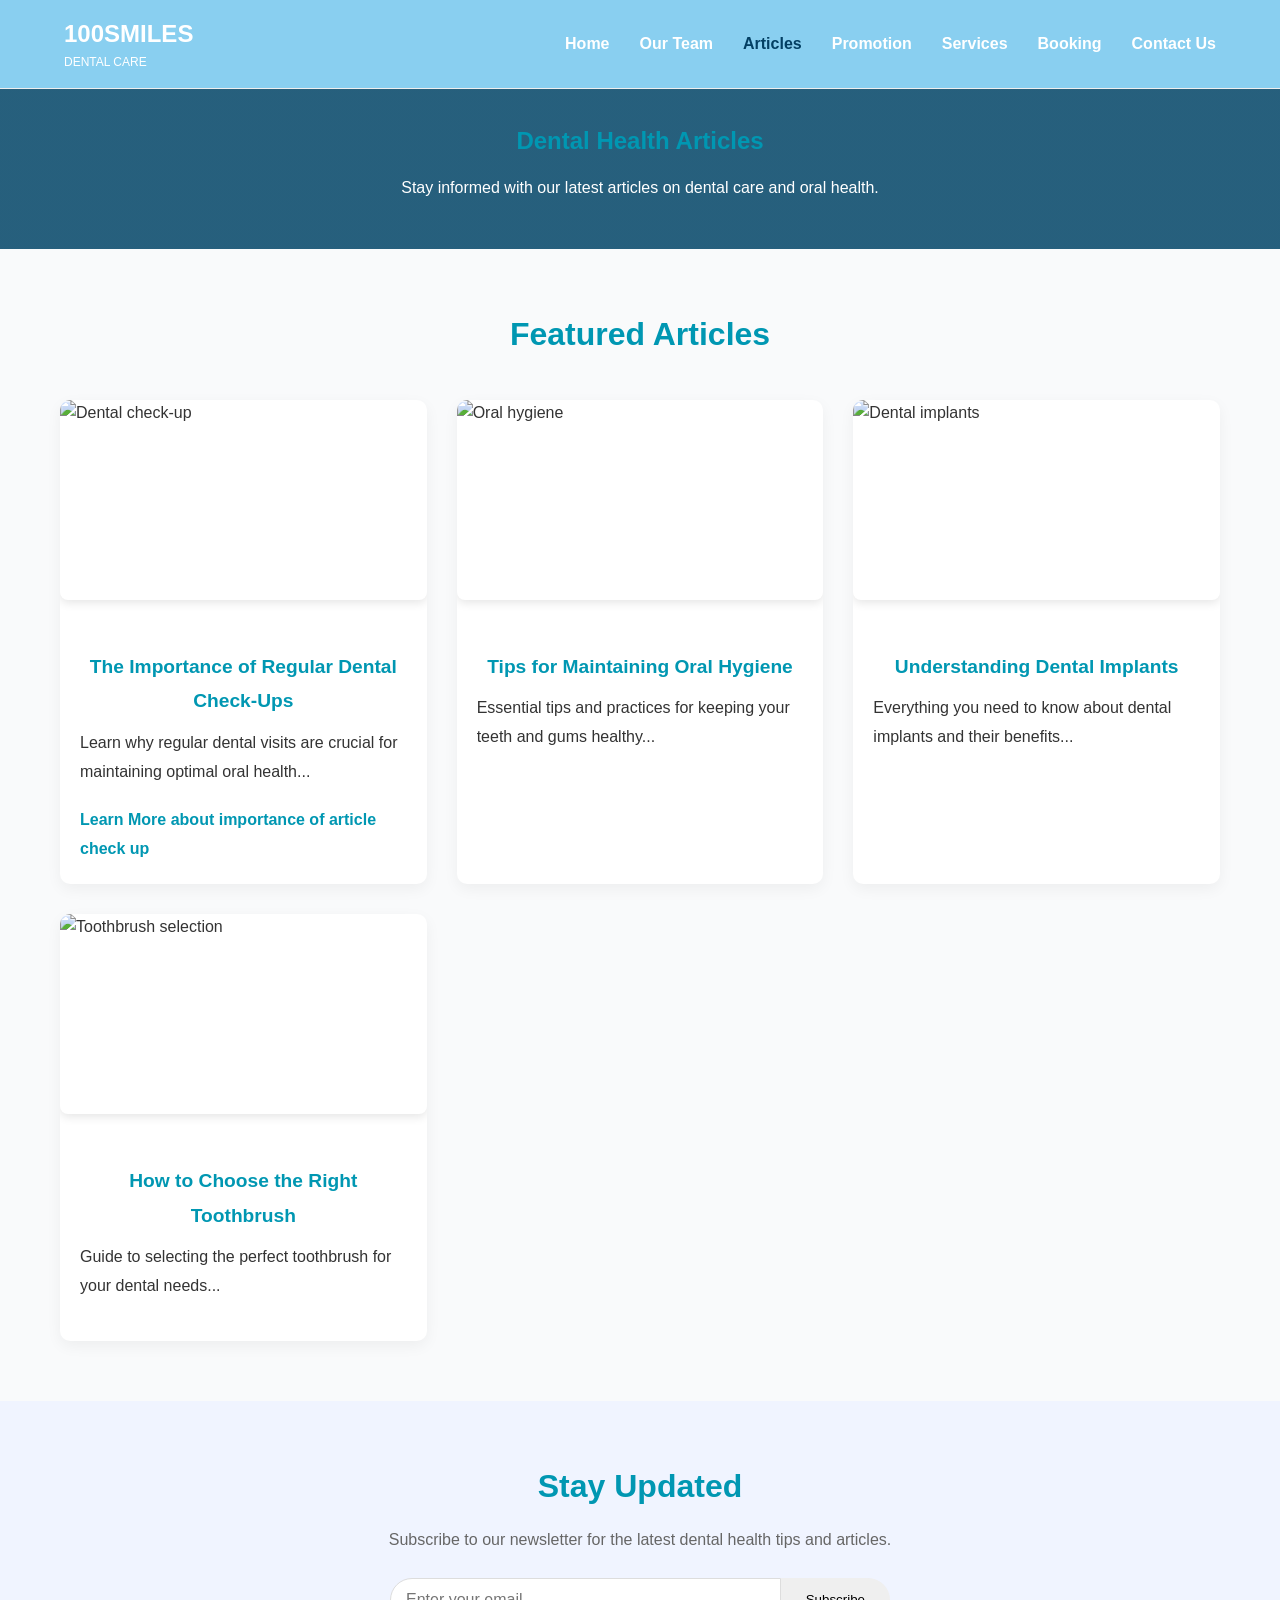
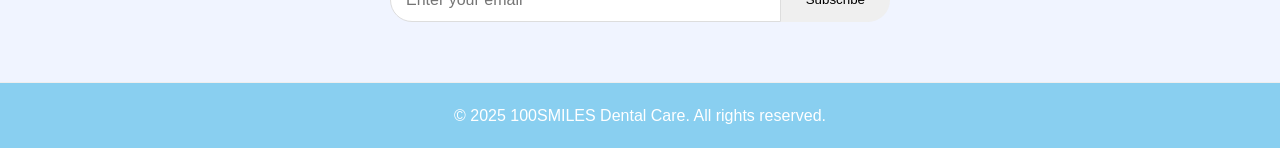
==== articles.html @ 525a728b "Add files via upload" ====
<!DOCTYPE html>
<html lang="en">

<head>
    <meta charset="UTF-8">
    <meta name="viewport" content="width=device-width, initial-scale=1.0">
    <title>Articles - 100SMILES Dental Care</title>
    <link rel="stylesheet" href="./CSS/styles.css">
    <script src="./Java/script.js" defer></script>
</head>

<body>

    <nav class="main-nav">
        <div class="logo">
            <h2>100SMILES</h2>
            <p>DENTAL CARE</p>
        </div>
        <ul class="nav-links">
            <li><a href="index.html">Home</a></li>
            <li><a href="team.html">Our Team</a></li>
            <li><a href="articles.html" class="active">Articles</a></li>
            <li><a href="promotion.html">Promotion</a></li>
            <li><a href="services.html">Services</a></li>
            <li><a href="booking.html">Booking</a></li>
            <li><a href="contact.html">Contact Us</a></li>
        </ul>
        <div class="hamburger">
            <span></span>
            <span></span>
            <span></span>
        </div>
    </nav>


    <div class="mobile-menu">
        <ul>
            <li><a href="index.html">Home</a></li>
            <li><a href="team.html">Our Team</a></li>
            <li><a href="articles.html" class="active">Articles</a></li>
            <li><a href="promotion.html">Promotion</a></li>
            <li><a href="services.html">Services</a></li>
            <li><a href="booking.html">Booking</a></li>
            <li><a href="contact.html">Contact Us</a></li>
        </ul>
    </div>


    <div class="overlay"></div>

    <section class="hero-section">
        <div class="hero-image">

        </div>
        <div class="hero-overlay">
            <div class="container">
                <h1>Dental Health Articles</h1>
                <p>Stay informed with our latest articles on dental care and oral health.</p>
            </div>
        </div>
    </section>


    <section class="featured-articles">
        <div class="container">
            <h2>Featured Articles</h2>

            <div class="articles-grid">
                <div class="article-card">
                    <div class="article-image">
                        <img src="Images/Images/service3.jpeg" alt="Dental check-up">
                    </div>
                    <div class="article-content">
                        <h3>The Importance of Regular Dental Check-Ups</h3>
                        <p>Learn why regular dental visits are crucial for maintaining optimal oral health...</p>
                        <a href="article-checkups.html" class="read-more">Learn More about importance of article check
                            up<i class="fas fa-arrow-right"></i></a>
                    </div>
                </div>

                <div class="article-card">
                    <div class="article-image">
                        <img src="./Images/Images/article1.jpeg" alt="Oral hygiene">
                    </div>
                    <div class="article-content">
                        <h3>Tips for Maintaining Oral Hygiene</h3>
                        <p>Essential tips and practices for keeping your teeth and gums healthy...</p>

                    </div>
                </div>

                <div class="article-card">
                    <div class="article-image">
                        <img src="./Images/Images/service2.jpeg" alt="Dental implants">
                    </div>
                    <div class="article-content">
                        <h3>Understanding Dental Implants</h3>
                        <p>Everything you need to know about dental implants and their benefits...</p>

                    </div>
                </div>

                <div class="article-card">
                    <div class="article-image">
                        <img src="./Images/Images/homepage1.jpeg" alt="Toothbrush selection">
                    </div>
                    <div class="article-content">
                        <h3>How to Choose the Right Toothbrush</h3>
                        <p>Guide to selecting the perfect toothbrush for your dental needs...</p>

                    </div>
                </div>
            </div>
        </div>
    </section>


    <section class="newsletter">
        <div class="container">
            <div class="newsletter-content">
                <i class="fas fa-envelope-open-text"></i>
                <h2>Stay Updated</h2>
                <p>Subscribe to our newsletter for the latest dental health tips and articles.</p>
                <form class="newsletter-form">
                    <input type="email" placeholder="Enter your email" required>
                    <button type="submit" class="btn-primary">Subscribe</button>
                </form>
            </div>
        </div>
    </section>


    <footer>
        <p>© 2025 100SMILES Dental Care. All rights reserved.</p>
    </footer>
</body>

</html>
---- CSS/styles.css ----
/* Global Styles */
* {
    margin: 0;
    padding: 0;
    box-sizing: border-box;
    font-family: "Arial", sans-serif;
}

body {
    line-height: 1.6;
    color: #333;
    background-color: #f9fafb;
    min-height: 100vh;
    display: flex;
    flex-direction: column;
}

main {
    flex: 1;
    padding: 20px;
}

.container {
    max-width: 1200px;
    margin: 0 auto;
    padding: 0 20px;
}

a {
    text-decoration: none;
    color: #0097b2;
    transition: color 0.3s ease;
}

a:hover {
    color: #006d80;
}

h1,
h2,
h3,
h4,
h5,
h6 {
    margin-bottom: 15px;
    color: #0097b2;
    text-align: center;
}

p {
    margin-bottom: 15px;
}

ul {
    list-style-type: none;
}

img {
    max-width: 100%;
    height: auto;
    border-radius: 5px;
}

/* Navigation */
.main-nav {
    display: flex;
    justify-content: space-between;
    align-items: center;
    padding: 15px 5%;
    border-bottom: 1px solid #eee;
    background-color: #89cff0;
    position: relative;
}

.logo {
    display: flex;
    flex-direction: column;
    align-items: flex-start;
}

.logo h2 {
    font-size: 24px;
    margin-bottom: 0;
    color: white;
}

.logo p {
    font-size: 12px;
    margin-bottom: 0;
    color: white;
}

.nav-links {
    display: flex;
}

.nav-links li {
    margin-left: 30px;
}

.nav-links a {
    color: white;
    font-weight: 500;
    transition: color 0.3s;
    font-weight: bolder;
}

.nav-links a:hover,
.nav-links a.active {
    color: #033f63;
}

/* Hamburger Menu */
.hamburger {
    display: none;
    cursor: pointer;
    width: 30px;
    height: 20px;
    position: relative;
    z-index: 100;
}

.hamburger span {
    display: block;
    position: absolute;
    height: 3px;
    width: 100%;
    background: white;
    border-radius: 3px;
    opacity: 1;
    left: 0;
    transform: rotate(0deg);
    transition: .25s ease-in-out;
}

.hamburger span:nth-child(1) {
    top: 0px;
}

.hamburger span:nth-child(2) {
    top: 8px;
}

.hamburger span:nth-child(3) {
    top: 16px;
}

.hamburger.open span:nth-child(1) {
    top: 8px;
    transform: rotate(135deg);
}

.hamburger.open span:nth-child(2) {
    opacity: 0;
    left: -60px;
}

.hamburger.open span:nth-child(3) {
    top: 8px;
    transform: rotate(-135deg);
}

/* Mobile Menu */
.mobile-menu {
    position: fixed;
    top: 0;
    right: -100%;
    width: 80%;
    max-width: 300px;
    height: 100%;
    background-color: #89cff0;
    z-index: 99;
    padding-top: 70px;
    transition: right 0.3s ease-in-out;
    box-shadow: -5px 0 15px rgba(0, 0, 0, 0.1);
    overflow-y: auto;
}

.mobile-menu.open {
    right: 0;
}

.mobile-menu ul {
    display: flex;
    flex-direction: column;
    padding: 20px;
}

.mobile-menu li {
    margin: 15px 0;
}

.mobile-menu a {
    color: white;
    font-size: 18px;
    font-weight: 500;
    display: block;
    padding: 10px 0;
    border-bottom: 1px solid rgba(255, 255, 255, 0.2);
}

.mobile-menu a:hover,
.mobile-menu a.active {
    color: #033f63;
}

.overlay {
    position: fixed;
    top: 0;
    left: 0;
    width: 100%;
    height: 100%;
    background-color: rgba(0, 0, 0, 0.5);
    z-index: 98;
    display: none;
}

.overlay.open {
    display: block;
}

/* Footer */
footer {
    text-align: center;
    padding: 20px;
    background-color: #89cff0;
    border-top: 1px solid #eee;
}

footer p {
    margin-bottom: 0;
    color: white;
}

/* Buttons */
.btn,
.cta-button,
.book-btn,
.schedule-btn,
.book-online-btn,
.primary-btn,
.secondary-btn,
.submit-btn,
.close-success-btn {
    display: inline-block;
    background-color: #0097b2;
    color: white;
    padding: 10px 20px;
    border-radius: 5px;
    font-weight: 500;
    transition: background-color 0.3s, color 0.3s;
    cursor: pointer;
    text-decoration: none;
}

.btn:hover,
.cta-button:hover,
.book-btn:hover,
.schedule-btn:hover,
.book-online-btn:hover,
.primary-btn:hover,
.submit-btn:hover,
.close-success-btn:hover {
    background-color: #006d80;
    color: white;
}

.btn-secondary,
.secondary-btn {
    background-color: white;
    color: #0097b2;
    border: 1px solid #0097b2;
}

.btn-secondary:hover,
.secondary-btn:hover {
    background-color: #f0f9fb;
}

/* Hero Sections */
.hero-section {
    background-color: #1e2a3a;
    color: white;
    padding: 80px 20px;
    text-align: center;
    position: relative;
}

.hero-content {
    max-width: 800px;
    margin: 0 auto;
}

.hero-content h1 {
    font-size: 36px;
    margin-bottom: 20px;
    color: white;
}

.special-offer {
    font-size: 18px;
    margin-bottom: 30px;
}

/* Hero with Image */
.hero {
    position: relative;
    width: 100%;
    height: 600px;
    overflow: hidden;
}

.hero-image {
    position: absolute;
    top: 0;
    left: 0;
    width: 100%;
    height: 100%;
    z-index: 1;
}

.hero-image img {
    width: 100%;
    height: 100%;
    object-fit: cover;
}

.hero-overlay {
    position: absolute;
    top: 0;
    left: 0;
    width: 100%;
    height: 100%;
    background: linear-gradient(to right, rgba(42, 118, 153, 0.7), rgba(42, 118, 153, 0.7));
    z-index: 2;
    display: flex;
    align-items: center;
}

.hero-text {
    background-color: rgba(255, 255, 255, 0.8);
    padding: 40px;
    border-radius: 10px;
    max-width: 500px;
}

.hero-text h2 {
    font-size: 4rem;
    color: #0097b2;
    line-height: 1.1;
    margin-bottom: 20px;
}

.hero-text p {
    font-size: 1.2rem;
    color: #555;
    margin-bottom: 30px;
}

/* Services Section */
.services-section {
    max-width: 1200px;
    margin: 60px auto;
    padding: 0 20px;
}

.services-section h2 {
    font-size: 32px;
    margin-bottom: 40px;
}

.services-grid {
    display: grid;
    grid-template-columns: repeat(auto-fill, minmax(350px, 1fr));
    gap: 30px;
}

.service-card {
    background-color: #f9f9f9;
    border-radius: 10px;
    padding: 25px;
    box-shadow: 0 3px 10px rgba(0, 0, 0, 0.1);
}

.service-card h3 {
    font-size: 22px;
    color: #0097b2;
    margin-bottom: 15px;
    text-align: left;
}

.service-card ul {
    list-style-type: none;
}

.service-card li {
    margin-bottom: 10px;
    position: relative;
    padding-left: 20px;
}

.service-card li:before {
    content: "•";
    color: #0097b2;
    position: absolute;
    left: 0;
}

.learn-more {
    display: inline-block;
    margin-top: 15px;
    color: #0097b2;
    font-weight: 500;
}

.learn-more:hover {
    text-decoration: underline;
}

/* Services Boxes */
.services {
    display: flex;
    flex-wrap: wrap;
    justify-content: center;
    gap: 20px;
    padding: 60px 20px;
    background-color: #89cff0;
}

.service-box {
    flex: 1;
    min-width: 250px;
    max-width: 300px;
    background-color: white;
    padding: 30px 20px;
    border-radius: 10px;
    text-align: center;
    box-shadow: 0 5px 15px rgba(0, 0, 0, 0.1);
    transition: transform 0.3s;
}

.service-box:hover {
    transform: translateY(-10px);
}

.icon-container {
    width: 70px;
    height: 70px;
    background-color: #e6f7ff;
    border-radius: 50%;
    display: flex;
    align-items: center;
    justify-content: center;
    margin: 0 auto 20px;
}

.service-box h3 {
    color: #0097b2;
    margin-bottom: 15px;
}

.service-box p {
    color: #666;
    font-size: 0.9rem;
}

/* Appointment Section */
.appointment-section {
    background-color: #1e2a3a;
    color: white;
    padding: 60px 20px;
    text-align: center;
    margin-top: 60px;
}

.appointment-section h2 {
    font-size: 32px;
    color: white;
    margin-bottom: 15px;
}

.appointment-section p {
    font-size: 18px;
    margin-bottom: 30px;
}

/* CTA Section */
.cta-section {
    background-color: #f8f9fa;
    padding: 60px 20px;
    text-align: center;
}

.cta-section p {
    max-width: 700px;
    margin: 0 auto 30px;
    color: #555;
    text-align: center;
    font-style: oblique;
}

.cta {
    padding: 80px 20px;
    background-color: white;
    text-align: center;
    color: #0097b2;
}

.cta h2 {
    font-size: 2.2rem;
    margin-bottom: 20px;
}

.cta p {
    max-width: 800px;
    margin: 0 auto 30px;
    font-size: 1.1rem;
}

.cta-btn {
    background-color: #0097b2;
    color: white;
    padding: 15px 30px;
    font-size: 1.1rem;
}

/* Welcome Section */
.welcome {
    padding: 80px 20px;
    max-width: 1000px;
    margin: 0 auto;
    text-align: center;
}

.welcome h2 {
    font-size: 2.5rem;
    color: #333;
    margin-bottom: 20px;
}

.welcome span {
    color: #0097b2;
}

.divider {
    width: 80px;
    height: 3px;
    background-color: #0097b2;
    margin: 0 auto 30px;
}

.welcome p {
    color: #555;
    margin-bottom: 20px;
}

/* Contact Page Styles */
.contact-page {
    background-color: #f9f9f9;
}

.contact-container {
    max-width: 1200px;
    margin: 0 auto;
    padding: 40px 20px;
}

.contact-container h1 {
    font-size: 32px;
    margin-bottom: 30px;
    color: #333;
}

.contact-content {
    display: flex;
    flex-wrap: wrap;
    gap: 30px;
    margin-bottom: 40px;
}

.contact-box {
    flex: 1;
    min-width: 300px;
    background-color: #fff;
    border-radius: 8px;
    padding: 25px;
    box-shadow: 0 2px 10px rgba(0, 0, 0, 0.05);
}

.contact-box h2 {
    font-size: 22px;
    color: #333;
    margin-bottom: 20px;
    text-align: left;
    border-bottom: 1px solid #eee;
    padding-bottom: 10px;
}

.contact-details li {
    display: flex;
    margin-bottom: 20px;
    align-items: flex-start;
}

.contact-details i {
    font-size: 18px;
    color: #0097b2;
    margin-right: 15px;
    margin-top: 3px;
}

.contact-details strong {
    display: block;
    font-weight: 600;
    margin-bottom: 5px;
}

.contact-details p {
    margin-bottom: 0;
}

.hours-list {
    margin-bottom: 30px;
}

.hours-item {
    display: flex;
    justify-content: space-between;
    margin-bottom: 10px;
    padding-bottom: 10px;
    border-bottom: 1px dashed #eee;
}

.hours-item:last-child {
    border-bottom: none;
}

.online-booking {
    margin-top: 30px;
    padding-top: 20px;
    border-top: 1px solid #eee;
}

.online-booking h3 {
    font-size: 18px;
    color: #333;
    text-align: left;
    margin-bottom: 10px;
}

.map-container {
    border-radius: 8px;
    overflow: hidden;
    box-shadow: 0 2px 10px rgba(0, 0, 0, 0.05);
}

/* New Promotions Page Styles */
.promotions-container {
    max-width: 1200px;
    margin: 0 auto;
    padding: 40px 20px;
    background-color: #f9fafb;
}

/* Promotions Intro */
.promotions-intro {
    text-align: center;
    max-width: 800px;
    margin: 0 auto 30px;
    line-height: 1.6;
}

.promotions-intro h1 {
    font-size: 2rem;
    color: #0097b2;
    margin-bottom: 15px;
    font-weight: 600;
}

.promotions-intro p {
    color: #555;
    font-size: 1rem;
    margin-bottom: 0;
}

/* Special Banner */
.special-banner {
    background-color: #4a9cc9;
    color: white;
    text-align: center;
    padding: 15px;
    margin-bottom: 30px;
    border-radius: 5px;
}

.special-banner h3 {
    color: white;
    margin-bottom: 5px;
    font-size: 1.2rem;
    font-weight: 600;
}

.special-banner p {
    margin-bottom: 0;
    font-size: 1rem;
}

/* Featured Promotion */
.featured-promo {
    display: flex;
    background-color: white;
    border-radius: 8px;
    overflow: hidden;
    box-shadow: 0 2px 8px rgba(0, 0, 0, 0.1);
    margin-bottom: 40px;
}

.featured-promo-image {
    flex: 0 0 40%;
    overflow: hidden;
}

.featured-promo-image img {
    width: 100%;
    height: 100%;
    object-fit: cover;
    border-radius: 0;
}

.featured-promo-content {
    flex: 1;
    padding: 30px;
}

.featured-promo-content h3 {
    color: #0097b2;
    font-size: 1.5rem;
    margin-bottom: 10px;
    text-align: left;
    font-weight: 600;
}

.featured-promo-date {
    color: #0097b2;
    font-size: 1.1rem;
    margin-bottom: 15px;
    font-weight: 500;
}

.featured-promo-description {
    color: #444;
    margin-bottom: 20px;
}

.featured-promo-details h4 {
    color: #333;
    font-size: 1rem;
    margin-bottom: 10px;
    text-align: left;
    font-weight: 600;
}

.featured-promo-details ul {
    list-style-type: disc;
    padding-left: 20px;
    margin-bottom: 20px;
}

.featured-promo-details li {
    margin-bottom: 8px;
    color: #444;
}

/* Promotion Cards Grid */
.promo-cards-grid {
    display: grid;
    grid-template-columns: repeat(3, 1fr);
    gap: 20px;
    margin-bottom: 40px;
}

.promo-card {
    background-color: white;
    border-radius: 8px;
    overflow: hidden;
    box-shadow: 0 2px 8px rgba(0, 0, 0, 0.1);
    height: 100%;
    display: flex;
    flex-direction: column;
}

.promo-card-content {
    padding: 20px;
    display: flex;
    flex-direction: column;
    height: 100%;
}

.promo-card h3 {
    color: #0097b2;
    font-size: 1.2rem;
    margin-bottom: 10px;
    text-align: left;
    font-weight: 600;
}

.promo-highlight {
    color: #0097b2;
    font-size: 1.1rem;
    margin-bottom: 15px;
    font-weight: 500;
}

.promo-details {
    flex-grow: 1;
    margin-bottom: 15px;
}

.promo-details p {
    color: #444;
    margin-bottom: 10px;
    font-size: 0.95rem;
}

.promo-details ul {
    list-style-type: disc;
    padding-left: 20px;
    margin-bottom: 15px;
}

.promo-details li {
    margin-bottom: 5px;
    color: #444;
    font-size: 0.95rem;
}

.promo-button {
    display: inline-block;
    background-color: #4a9cc9;
    color: white;
    padding: 10px 20px;
    border-radius: 5px;
    text-decoration: none;
    font-weight: 500;
    transition: background-color 0.3s;
    text-align: center;
    margin-bottom: 10px;
}

.promo-button:hover {
    background-color: #3a7ca9;
}

.promo-disclaimer {
    color: #777;
    font-size: 0.8rem;
    font-style: italic;
    margin-bottom: 0;
}

/* Technologies Section */
.technologies-section {
    background-color: #f0f9fb;
    padding: 40px;
    border-radius: 8px;
    margin-bottom: 40px;
}

.technologies-section h2 {
    color: #0097b2;
    font-size: 1.5rem;
    margin-bottom: 15px;
    font-weight: 600;
}

.technologies-section>p {
    color: #444;
    text-align: center;
    max-width: 800px;
    margin: 0 auto 30px;
}

.tech-cards-grid {
    display: grid;
    grid-template-columns: repeat(3, 1fr);
    gap: 20px;
    margin-bottom: 30px;
}

.tech-card {
    background-color: white;
    border-radius: 8px;
    overflow: hidden;
    box-shadow: 0 2px 8px rgba(0, 0, 0, 0.1);
    height: 100%;
}

.tech-image {
    height: 180px;
    overflow: hidden;
}

.tech-image img {
    width: 100%;
    height: 100%;
    object-fit: cover;
    border-radius: 0;
}

.tech-card h3 {
    color: #0097b2;
    font-size: 1.1rem;
    margin: 15px 15px 10px;
    text-align: left;
    font-weight: 600;
}

.tech-card p {
    color: #444;
    font-size: 0.9rem;
    padding: 0 15px 15px;
    margin-bottom: 0;
}

.tech-button-container {
    text-align: center;
}

/* Questions Section */
.questions-section {
    background-color: white;
    padding: 30px;
    border-radius: 8px;
    box-shadow: 0 2px 8px rgba(0, 0, 0, 0.1);
}

.questions-section h2 {
    color: #0097b2;
    font-size: 1.5rem;
    margin-bottom: 20px;
    font-weight: 600;
}

.contact-info-grid {
    display: grid;
    grid-template-columns: repeat(2, 1fr);
    gap: 20px;
}

.contact-info-item h4 {
    color: #333;
    font-size: 1rem;
    margin-bottom: 5px;
    text-align: left;
    font-weight: 600;
}

.contact-info-item p {
    color: #444;
    margin-bottom: 5px;
}

/* Responsive Design */
@media (max-width: 992px) {
    .featured-promo {
        flex-direction: column;
    }

    .featured-promo-image {
        height: 250px;
    }

    .promo-cards-grid {
        grid-template-columns: repeat(2, 1fr);
    }

    .tech-cards-grid {
        grid-template-columns: repeat(2, 1fr);
    }
}

@media (max-width: 768px) {
    .promo-cards-grid {
        grid-template-columns: 1fr;
    }

    .tech-cards-grid {
        grid-template-columns: 1fr;
    }

    .contact-info-grid {
        grid-template-columns: 1fr;
    }
}

@media (max-width: 576px) {
    .promotions-container {
        padding: 20px 15px;
    }

    .featured-promo-content {
        padding: 20px;
    }

    .technologies-section {
        padding: 20px;
    }

    .questions-section {
        padding: 20px;
    }
}

/* Tech Section */
.tech-section {
    background-color: #f0f9fb;
    padding: 60px 20px;
    margin: 50px 0;
    text-align: center;
    border-radius: 15px;
}

.tech-container {
    max-width: 1200px;
    margin: 0 auto;
    padding: 0;
}

.tech-container h2 {
    font-size: 2rem;
    color: #0097b2;
    margin-bottom: 20px;
    position: relative;
    padding-bottom: 15px;
    display: inline-block;
}

.tech-container h2:after {
    content: "";
    position: absolute;
    bottom: 0;
    left: 50%;
    transform: translateX(-50%);
    width: 70px;
    height: 3px;
    background-color: #0097b2;
}

.tech-container>p {
    max-width: 800px;
    margin: 0 auto 40px;
    color: #555;
    font-size: 1.1rem;
}

.tech-grid {
    display: grid;
    grid-template-columns: repeat(3, 1fr);
    gap: 30px;
    margin-bottom: 40px;
}

.tech-item {
    background-color: white;
    padding: 30px;
    border-radius: 15px;
    box-shadow: 0 5px 15px rgba(0, 0, 0, 0.08);
    transition: transform 0.3s ease, box-shadow 0.3s ease;
    text-align: left;
}

.tech-item:hover {
    transform: translateY(-8px);
    box-shadow: 0 12px 25px rgba(0, 0, 0, 0.12);
}

.tech-image {
    margin-bottom: 20px;
    height: 200px;
    overflow: hidden;
    border-radius: 10px;
}

.tech-image img {
    width: 100%;
    height: 100%;
    object-fit: cover;
    transition: transform 0.5s ease;
}

.tech-item:hover .tech-image img {
    transform: scale(1.05);
}

.tech-item h3 {
    color: #0097b2;
    margin-bottom: 15px;
    font-size: 1.3rem;
    text-align: left;
}

.tech-item p {
    color: #444;
    line-height: 1.6;
}

/* Team Page Styles */
.team-header {
    text-align: center;
    margin-bottom: 40px;
    padding: 20px;
}

.team-header h1 {
    font-size: 36px;
    margin-bottom: 20px;
    color: #000;
    font-weight: bold;
}

.team-header p {
    max-width: 800px;
    margin: 0 auto;
    color: #555;
    line-height: 1.8;
}

.team-grid {
    display: grid;
    grid-template-columns: repeat(auto-fill, minmax(300px, 1fr));
    gap: 30px;
    margin-top: 40px;
}

.team-card {
    background-color: #f9f9f9;
    border-radius: 10px;
    overflow: hidden;
    box-shadow: 0 3px 10px rgba(0, 0, 0, 0.1);
    transition: transform 0.3s ease, box-shadow 0.3s ease;
    display: flex;
    flex-direction: column;
    height: 100%;
}

.team-card:hover {
    transform: translateY(-5px);
    box-shadow: 0 5px 15px rgba(0, 0, 0, 0.2);
}

.team-image {
    height: 250px;
    overflow: hidden;
}

.team-image img {
    width: 100%;
    height: 100%;
    object-fit: cover;
    transition: transform 0.5s ease;
}

.team-card:hover .team-image img {
    transform: scale(1.05);
}

.team-content {
    padding: 20px;
    flex-grow: 1;
    display: flex;
    flex-direction: column;
}

.team-content h3 {
    font-size: 20px;
    margin-bottom: 5px;
    color: #0097b2;
    text-align: left;
}

.team-content h4 {
    font-size: 16px;
    color: #555;
    margin-bottom: 15px;
    font-weight: normal;
    text-align: left;
}

.team-content p {
    font-size: 14px;
    color: #666;
    line-height: 1.6;
    flex-grow: 1;
}

/* Articles Page Styles */
.featured-articles {
    padding: 60px 0;
}

.featured-articles h2 {
    font-size: 2rem;
    margin-bottom: 40px;
    text-align: center;
}

.articles-grid {
    display: grid;
    grid-template-columns: repeat(auto-fill, minmax(280px, 1fr));
    gap: 30px;
}

.article-card {
    background: white;
    border-radius: 10px;
    overflow: hidden;
    box-shadow: 0 5px 15px rgba(0, 0, 0, 0.05);
    transition: transform 0.3s ease, box-shadow 0.3s ease;
}

.article-card:hover {
    transform: translateY(-5px);
    box-shadow: 0 10px 25px rgba(0, 0, 0, 0.1);
}

.article-image {
    height: 200px;
    overflow: hidden;
}

.article-image img {
    width: 100%;
    height: 100%;
    object-fit: cover;
    transition: transform 0.5s ease;
}

.article-card:hover .article-image img {
    transform: scale(1.05);
}

.article-content {
    padding: 20px;
}

.article-content h3 {
    font-size: 1.2rem;
    margin-bottom: 10px;
    color: #0097b2;
}

.article-content p {
    color: #666;
    margin-bottom: 15px;
}

.read-more {
    font-weight: 600;
    display: inline-flex;
    align-items: center;
    color: #0097b2;
}

.read-more i {
    margin-left: 5px;
    transition: transform 0.3s ease;
}

.read-more:hover i {
    transform: translateX(5px);
}

/* Newsletter Section */
.newsletter {
    background-color: #f0f4ff;
    padding: 60px 0;
}

.newsletter-content {
    max-width: 600px;
    margin: 0 auto;
    text-align: center;
}

.newsletter-content i {
    font-size: 3rem;
    color: #0097b2;
    margin-bottom: 20px;
}

.newsletter-content h2 {
    font-size: 2rem;
    margin-bottom: 15px;
}

.newsletter-content p {
    margin-bottom: 25px;
    color: #666;
}

.newsletter-form {
    display: flex;
    max-width: 500px;
    margin: 0 auto;
}

.newsletter-form input {
    flex: 1;
    padding: 12px 15px;
    border: 1px solid #ddd;
    border-radius: 50px 0 0 50px;
    font-size: 1rem;
    outline: none;
}

.newsletter-form button {
    border-radius: 0 50px 50px 0;
    padding: 0 25px;
    border: none;
    cursor: pointer;
}

/* Booking Page Styles */
.booking-container {
    max-width: 1200px;
    margin: 0 auto;
    padding: 40px 20px;
}

.booking-header {
    text-align: center;
    margin-bottom: 40px;
}

.booking-header h1 {
    font-size: 32px;
    margin-bottom: 10px;
}

.booking-content {
    display: flex;
    flex-wrap: wrap;
    gap: 30px;
}

.booking-info {
    flex: 1;
    min-width: 300px;
}

.booking-info h2 {
    font-size: 24px;
    margin-bottom: 20px;
    text-align: left;
}

.booking-info ul {
    margin-bottom: 30px;
}

.booking-info li {
    margin-bottom: 10px;
}

.booking-announcement {
    background-color: #f0f9fb;
    padding: 20px;
    border-radius: 8px;
    margin-bottom: 30px;
}

.booking-announcement h3 {
    font-size: 18px;
    margin-bottom: 10px;
    text-align: left;
}

.booking-contact {
    margin-top: 30px;
}

.booking-contact h3 {
    font-size: 18px;
    margin-bottom: 10px;
    text-align: left;
}

.booking-form {
    flex: 2;
    min-width: 400px;
    background-color: #f9f9f9;
    padding: 30px;
    border-radius: 8px;
}

.form-group {
    margin-bottom: 20px;
}

.form-group label {
    display: block;
    margin-bottom: 8px;
    font-weight: 600;
}

.form-group input,
.form-group select,
.form-group textarea {
    width: 100%;
    padding: 10px;
    border: 1px solid #ddd;
    border-radius: 4px;
    font-size: 16px;
}

.form-group textarea {
    resize: vertical;
    min-height: 100px;
}

.form-row {
    display: flex;
    gap: 20px;
}

.form-row .form-group {
    flex: 1;
}

.checkbox-group {
    display: flex;
    align-items: center;
}

.checkbox-group input {
    width: auto;
    margin-right: 10px;
}

.checkbox-group label {
    margin-bottom: 0;
}

.form-note {
    font-size: 14px;
    color: #666;
    margin-top: 20px;
}

.discount-note {
    font-weight: bold;
    color: #0097b2;
    margin-top: 10px;
}

.success-message {
    position: fixed;
    top: 0;
    left: 0;
    width: 100%;
    height: 100%;
    background-color: rgba(0, 0, 0, 0.5);
    display: flex;
    align-items: center;
    justify-content: center;
    z-index: 1000;
    display: none;
}

.success-content {
    background-color: white;
    padding: 40px;
    border-radius: 10px;
    max-width: 500px;
    text-align: center;
}

.success-icon {
    width: 80px;
    height: 80px;
    background-color: #4caf50;
    color: white;
    border-radius: 50%;
    display: flex;
    align-items: center;
    justify-content: center;
    font-size: 40px;
    margin: 0 auto 20px;
}

.success-title {
    font-size: 24px;
    margin-bottom: 20px;
}

.success-details {
    margin-top: 20px;
    color: #666;
}

.discount-reminder {
    font-weight: bold;
    color: #0097b2;
    margin: 20px 0;
}

/* Confirmation Page Styles */
.confirmation-container {
    max-width: 800px;
    margin: 0 auto;
    padding: 40px 20px;
}

.confirmation-card {
    background-color: white;
    border-radius: 10px;
    box-shadow: 0 3px 15px rgba(0, 0, 0, 0.1);
    padding: 40px;
    text-align: center;
}

.confirmation-icon {
    width: 100px;
    height: 100px;
    background-color: #4caf50;
    color: white;
    border-radius: 50%;
    display: flex;
    align-items: center;
    justify-content: center;
    font-size: 50px;
    margin: 0 auto 30px;
}

.confirmation-title {
    color: #0097b2;
    font-size: 28px;
    margin-bottom: 20px;
}

.confirmation-message {
    color: #555;
    font-size: 18px;
    margin-bottom: 30px;
    line-height: 1.6;
}

.confirmation-details {
    background-color: #f9f9f9;
    border-radius: 8px;
    padding: 20px;
    margin-bottom: 30px;
    text-align: left;
}

.confirmation-details h3 {
    color: #0097b2;
    margin-bottom: 15px;
    text-align: left;
}

.detail-item {
    display: flex;
    margin-bottom: 10px;
}

.detail-label {
    font-weight: 600;
    width: 150px;
    color: #333;
}

.detail-value {
    flex: 1;
    color: #555;
}

.confirmation-note {
    background-color: #e6f7ff;
    border-left: 4px solid #0097b2;
    padding: 15px;
    margin: 30px 0;
    text-align: left;
    border-radius: 0 5px 5px 0;
}

.confirmation-note h3 {
    color: #0097b2;
    margin-bottom: 10px;
    text-align: left;
}

.button-group {
    display: flex;
    gap: 15px;
    justify-content: center;
    margin-top: 30px;
}

.print-btn {
    display: inline-flex;
    align-items: center;
    gap: 8px;
    margin-top: 20px;
    color: #0097b2;
    font-size: 14px;
    cursor: pointer;
    border: none;
    background: none;
}

.print-btn:hover {
    text-decoration: underline;
}

/* Features Section */
.features {
    padding: 60px 5%;
    background-color: #f9f9f9;
}

.features-grid {
    display: grid;
    grid-template-columns: repeat(auto-fit, minmax(300px, 1fr));
    gap: 30px;
}

.feature-card {
    background-color: white;
    border-radius: 8px;
    padding: 30px;
    box-shadow: 0 5px 15px rgba(0, 0, 0, 0.05);
    transition: transform 0.3s;
}

.feature-card:hover {
    transform: translateY(-5px);
}

.feature-card h3 {
    font-size: 20px;
    margin-bottom: 15px;
    color: #0097b2;
}

.feature-card p {
    color: #666;
}

/* Footer Extended */
.footer-content {
    display: flex;
    flex-wrap: wrap;
    justify-content: space-between;
    max-width: 1200px;
    margin: 0 auto 40px;
    gap: 30px;
}

.contact-info,
.hours,
.quick-links {
    flex: 1;
    min-width: 250px;
}

.footer-content h3 {
    margin-bottom: 20px;
    font-size: 1.3rem;
}

.footer-content p {
    margin-bottom: 10px;
}

.contact-info .unicode-icon {
    margin-right: 10px;
    font-size: 18px;
}

.quick-links ul li {
    margin-bottom: 10px;
}

.quick-links ul li a {
    color: white;
    transition: color 0.3s;
}

.quick-links ul li a:hover {
    color: #033f63;
}

.copyright {
    text-align: center;
    padding-top: 20px;
    border-top: 1px solid rgba(255, 255, 255, 0.2);
}

/* Unicode Icon Styles */
.unicode-icon {
    font-size: 30px;
    line-height: 1;
}

/* Responsive Design */
@media (max-width: 992px) {
    .hero-content {
        flex-direction: column;
    }

    .hero-text {
        padding: 40px 20px;
        text-align: center;
    }

    .hero-text h2 {
        font-size: 3rem;
    }

    .tech-grid {
        grid-template-columns: repeat(2, 1fr);
    }

    .team-grid {
        grid-template-columns: repeat(2, 1fr);
    }

    .featured-promotion {
        flex-direction: row;
    }

    .featured-promotion .promotion-image {
        flex: 1;
        height: auto;
    }

    .featured-promotion .promotion-content {
        flex: 1;
    }

    /* Show hamburger menu on tablets */
    .hamburger {
        display: block;
    }

    .nav-links {
        display: none;
    }
}

@media (max-width: 768px) {
    .main-nav {
        flex-direction: column;
        padding: 15px;
    }

    .logo {
        margin-bottom: 15px;
    }

    .nav-links {
        margin-bottom: 15px;
        display: none;
    }

    .nav-links li {
        margin-left: 15px;
        margin-right: 15px;
    }

    .hero {
        height: 500px;
    }

    .hero-text {
        max-width: 90%;
        padding: 30px;
    }

    .hero-text h2 {
        font-size: 2.5rem;
    }

    .service-box {
        min-width: 100%;
    }

    .services-grid {
        grid-template-columns: 1fr;
    }

    .contact-content {
        flex-direction: column;
    }

    .contact-box {
        width: 100%;
    }

    .newsletter-form {
        flex-direction: column;
    }

    .newsletter-form input {
        border-radius: 50px;
        margin-bottom: 10px;
    }

    .newsletter-form button {
        border-radius: 50px;
        width: 100%;
    }

    .hero-section {
        height: 250px;
    }

    .hours-item {
        flex-direction: column;
    }

    .button-group {
        flex-direction: column;
    }

    .detail-item {
        flex-direction: column;
    }

    .detail-label {
        width: 100%;
        margin-bottom: 5px;
    }

    /* Adjust hamburger position */
    .main-nav {
        position: relative;
        flex-direction: row;
        justify-content: space-between;
        align-items: center;
    }

    .hamburger {
        display: block;
        position: absolute;
        right: 20px;
        top: 50%;
        transform: translateY(-50%);
    }

    .logo {
        margin-bottom: 0;
    }
}

@media (max-width: 576px) {
    .nav-links {
        flex-direction: column;
        align-items: center;
        display: none;
    }

    .nav-links li {
        margin: 5px 0;
    }

    .hero-content h1 {
        font-size: 28px;
    }

    .hero-buttons {
        flex-direction: column;
    }

    .confirmation-card {
        padding: 30px 20px;
    }

    .contact-container h1,
    .hero-section h1,
    .featured-articles h2,
    .newsletter-content h2 {
        font-size: 26px;
    }

    .tech-grid {
        grid-template-columns: 1fr;
    }

    .team-grid {
        grid-template-columns: 1fr;
    }

    .team-image {
        height: 200px;
    }

    .mobile-menu-btn {
        display: block;
    }

    .booking-form {
        min-width: 100%;
    }

    .form-row {
        flex-direction: column;
        gap: 10px;
    }
}

@media print {

    .main-nav,
    .button-group,
    .print-btn,
    footer,
    .hamburger,
    .mobile-menu,
    .overlay {
        display: none;
    }

    .confirmation-container {
        padding: 0;
    }

    .confirmation-card {
        box-shadow: none;
        padding: 20px 0;
    }
}

/* Add these responsive styles for the article page */

/* Article Container Styles */
.article-container {
    max-width: 1000px;
    margin: 0 auto;
    padding: 40px 20px;
}

.article-header {
    margin-bottom: 30px;
    text-align: center;
}

.article-header h1 {
    font-size: 2.5rem;
    margin-bottom: 10px;
    color: #0097b2;
    line-height: 1.2;
}

.article-date {
    color: #666;
    font-style: italic;
}

.article-content {
    line-height: 1.8;
}

.article-image {
    margin-bottom: 30px;
    border-radius: 8px;
    overflow: hidden;
    box-shadow: 0 3px 10px rgba(0, 0, 0, 0.1);
}

.article-image img {
    width: 100%;
    height: auto;
    display: block;
}

.article-content h2 {
    color: #0097b2;
    margin-top: 40px;
    margin-bottom: 20px;
    font-size: 1.8rem;
    text-align: left;
}

.article-content p {
    margin-bottom: 20px;
    color: #333;
}

.article-cta {
    background-color: #f0f9fb;
    padding: 30px;
    border-radius: 8px;
    margin: 50px 0 30px;
    text-align: center;
}

.article-cta h3 {
    color: #0097b2;
    margin-bottom: 15px;
    font-size: 1.5rem;
}

.article-cta p {
    margin-bottom: 20px;
}

.article-navigation {
    margin-top: 40px;
    padding-top: 20px;
    border-top: 1px solid #eee;
}

.back-to-articles {
    display: inline-flex;
    align-items: center;
    color: #0097b2;
    font-weight: 500;
    transition: color 0.3s;
}

.back-to-articles:hover {
    color: #006d80;
}

/* Footer Responsive Styles */
.footer-content {
    display: flex;
    flex-wrap: wrap;
    justify-content: space-between;
    gap: 30px;
    padding: 0 20px;
}

.footer-section {
    flex: 1;
    min-width: 250px;
}

.footer-section h3 {
    color: white;
    margin-bottom: 15px;
    font-size: 1.2rem;
    text-align: left;
}

.footer-section p {
    margin-bottom: 10px;
    color: white;
}

.footer-section ul {
    list-style: none;
    padding: 0;
}

.footer-section ul li {
    margin-bottom: 10px;
}

.footer-section ul li a {
    color: white;
    transition: color 0.3s;
}

.footer-section ul li a:hover {
    color: #033f63;
}

.footer-bottom {
    text-align: center;
    padding-top: 20px;
    margin-top: 20px;
    border-top: 1px solid rgba(255, 255, 255, 0.2);
}

/* Responsive Media Queries */
@media (max-width: 992px) {
    .article-header h1 {
        font-size: 2rem;
    }

    .article-content h2 {
        font-size: 1.5rem;
    }
}

@media (max-width: 768px) {
    .article-container {
        padding: 30px 15px;
    }

    .article-header h1 {
        font-size: 1.8rem;
    }

    .article-content h2 {
        font-size: 1.3rem;
        margin-top: 30px;
    }

    .article-cta {
        padding: 20px;
    }

    .footer-section {
        flex: 100%;
        margin-bottom: 20px;
    }
}

@media (max-width: 576px) {
    .article-container {
        padding: 20px 15px;
    }

    .article-header h1 {
        font-size: 1.5rem;
    }

    .article-date {
        font-size: 0.9rem;
    }

    .article-content p {
        font-size: 0.95rem;
    }

    .article-content h2 {
        font-size: 1.2rem;
        margin-top: 25px;
        margin-bottom: 15px;
    }

    .article-cta {
        padding: 15px;
        margin: 30px 0 20px;
    }

    .article-cta h3 {
        font-size: 1.2rem;
    }

    .article-navigation {
        margin-top: 30px;
    }
}

/* Add these styles for the article hero section */
.article-hero {
    position: relative;
    width: 100%;
    height: 400px;
    overflow: hidden;
}

.article-hero-image {
    position: absolute;
    top: 0;
    left: 0;
    width: 100%;
    height: 100%;
}

.article-hero-image img {
    width: 100%;
    height: 100%;
    object-fit: cover;
    object-position: center;
}

.article-hero-overlay {
    position: absolute;
    top: 0;
    left: 0;
    width: 100%;
    height: 100%;
    background: linear-gradient(rgba(0, 0, 0, 0.5), rgba(0, 0, 0, 0.7));
    display: flex;
    align-items: center;
    justify-content: center;
    padding: 0 20px;
}

.article-hero-content {
    text-align: center;
    color: white;
    max-width: 800px;
}

.article-hero-content h1 {
    font-size: 2.5rem;
    margin-bottom: 15px;
    color: white;
    text-shadow: 1px 1px 3px rgba(0, 0, 0, 0.5);
}

.article-hero-content p {
    font-size: 1.5rem;
    margin-bottom: 15px;
    color: white;
    text-shadow: 1px 1px 3px rgba(0, 0, 0, 0.5);
}

.article-hero-content .article-date {
    font-style: italic;
    font-size: 1rem;
    display: block;
    margin-top: 10px;
    color: rgba(255, 255, 255, 0.8);
}

/* Update article container styles */
.article-container {
    max-width: 800px;
    margin: 40px auto;
    padding: 0 20px;
}

.article-content {
    line-height: 1.8;
}

.article-content h2 {
    color: #0097b2;
    margin-top: 40px;
    margin-bottom: 20px;
    font-size: 1.8rem;
    text-align: left;
}

.article-content p {
    margin-bottom: 20px;
    color: #333;
}

/* Responsive styles for article hero */
@media (max-width: 992px) {
    .article-hero {
        height: 350px;
    }

    .article-hero-content h1 {
        font-size: 2rem;
    }

    .article-hero-content p {
        font-size: 1.2rem;
    }
}

@media (max-width: 768px) {
    .article-hero {
        height: 300px;
    }

    .article-hero-content h1 {
        font-size: 1.8rem;
    }

    .article-hero-content p {
        font-size: 1.1rem;
    }
}

@media (max-width: 576px) {
    .article-hero {
        height: 250px;
    }

    .article-hero-content h1 {
        font-size: 1.5rem;
    }

    .article-hero-content p {
        font-size: 1rem;
    }

    .article-hero-content .article-date {
        font-size: 0.8rem;
    }
}

/* Add these styles for the new promotion card design */
.promo-card {
    background-color: white;
    border-radius: 15px;
    overflow: hidden;
    box-shadow: 0 5px 20px rgba(0, 0, 0, 0.1);
    margin-bottom: 50px;
    transition: transform 0.3s ease, box-shadow 0.3s ease;
    display: flex;
    flex-direction: column;
}

.promo-card:hover {
    transform: translateY(-8px);
    box-shadow: 0 15px 30px rgba(0, 0, 0, 0.15);
}

.promo-card-image {
    width: 100%;
    height: 350px;
    overflow: hidden;
    position: relative;
}

.promo-card-image:after {
    content: "";
    position: absolute;
    bottom: 0;
    left: 0;
    width: 100%;
    height: 100px;
    background: linear-gradient(to top, rgba(0, 0, 0, 0.3), transparent);
}

.promo-card-image img {
    width: 100%;
    height: 100%;
    object-fit: cover;
    object-position: center;
    transition: transform 0.5s ease;
}

.promo-card:hover .promo-card-image img {
    transform: scale(1.05);
}

.promo-card-content {
    padding: 35px;
    position: relative;
}

.promo-card-title {
    color: #0097b2;
    font-size: 28px;
    margin-bottom: 10px;
    font-weight: 600;
}

.promo-card-subtitle {
    color: #0097b2;
    font-size: 22px;
    margin-bottom: 25px;
    font-weight: 500;
}

.promo-card-description {
    margin-bottom: 25px;
    line-height: 1.7;
    color: #444;
    font-size: 1.05rem;
}

.promo-card-list-title {
    font-weight: 600;
    margin-bottom: 15px;
    color: #333;
    font-size: 1.1rem;
}

.promo-card-list {
    list-style-type: disc;
    padding-left: 20px;
    margin-bottom: 30px;
}

.promo-card-list li {
    margin-bottom: 12px;
    line-height: 1.5;
    color: #444;
    position: relative;
    padding-left: 5px;
}

.promo-card-button {
    display: inline-block;
    background: linear-gradient(135deg, #0097b2, #006d80);
    color: white;
    padding: 14px 30px;
    border-radius: 50px;
    font-weight: 500;
    text-decoration: none;
    transition: all 0.3s ease;
    margin-bottom: 20px;
    box-shadow: 0 4px 10px rgba(0, 151, 178, 0.3);
    text-transform: uppercase;
    letter-spacing: 0.5px;
    font-size: 1rem;
}

.promo-card-button:hover {
    background: linear-gradient(135deg, #006d80, #0097b2);
    box-shadow: 0 6px 15px rgba(0, 151, 178, 0.4);
    transform: translateY(-3px);
}

.promo-card-disclaimer {
    font-size: 14px;
    color: #777;
    font-style: italic;
}

/* Improved Contact Box */
.contact-box {
    background-color: white;
    padding: 35px;
    border-radius: 15px;
    box-shadow: 0 5px 20px rgba(0, 0, 0, 0.08);
    margin-top: 50px;
}

.contact-box h3 {
    color: #0097b2;
    margin-bottom: 20px;
    font-size: 1.5rem;
    text-align: left;
    position: relative;
    padding-bottom: 10px;
}

.contact-box h3:after {
    content: "";
    position: absolute;
    bottom: 0;
    left: 0;
    width: 50px;
    height: 2px;
    background-color: #0097b2;
}

.contact-box p {
    margin-bottom: 12px;
    color: #444;
}

.contact-box strong {
    color: #333;
    font-weight: 600;
}

/* Responsive Adjustments */
@media (max-width: 1200px) {
    .tech-grid {
        grid-template-columns: repeat(3, 1fr);
    }
}

@media (max-width: 992px) {
    .promotions-intro h1 {
        font-size: 2.2rem;
    }

    .promo-card-image {
        height: 300px;
    }

    .promo-card-content {
        padding: 30px;
    }

    .promo-card-title {
        font-size: 24px;
    }

    .promo-card-subtitle {
        font-size: 20px;
    }

    .tech-grid {
        grid-template-columns: repeat(2, 1fr);
    }

    .promotions-grid {
        grid-template-columns: repeat(2, 1fr);
    }
}

@media (max-width: 768px) {
    .promotions-intro h1 {
        font-size: 2rem;
    }

    .special-banner h3 {
        font-size: 1.3rem;
    }

    .special-banner p {
        font-size: 1rem;
    }

    .promo-card-image {
        height: 250px;
    }

    .promo-card-content {
        padding: 25px;
    }

    .promo-card-title {
        font-size: 22px;
    }

    .promo-card-subtitle {
        font-size: 18px;
    }

    .promo-card-button {
        padding: 12px 25px;
        font-size: 0.9rem;
    }

    .tech-grid {
        grid-template-columns: 1fr;
        gap: 25px;
    }

    .tech-container h2 {
        font-size: 1.8rem;
    }

    .promotions-grid {
        grid-template-columns: 1fr;
        gap: 25px;
    }

    .contact-box {
        padding: 25px;
    }
}

@media (max-width: 576px) {
    .promotions-container {
        padding: 30px 15px;
    }

    .promotions-intro h1 {
        font-size: 1.8rem;
    }

    .promotions-intro p {
        font-size: 1rem;
    }

    .special-banner {
        padding: 15px;
    }

    .special-banner h3 {
        font-size: 1.2rem;
    }

    .special-banner p {
        font-size: 0.9rem;
    }

    .promo-card-image {
        height: 200px;
    }

    .promo-card-content {
        padding: 20px;
    }

    .promo-card-title {
        font-size: 20px;
    }

    .promo-card-subtitle {
        font-size: 16px;
        margin-bottom: 15px;
    }

    .promo-card-description {
        font-size: 0.95rem;
        margin-bottom: 15px;
    }

    .promo-card-list-title {
        font-size: 1rem;
    }

    .promo-card-list li {
        margin-bottom: 8px;
    }

    .promo-card-button {
        display: block;
        text-align: center;
        padding: 12px 20px;
        font-size: 0.9rem;
    }

    .tech-item {
        padding: 20px;
    }

    .tech-image {
        height: 180px;
    }

    .contact-box {
        padding: 20px;
    }

    .contact-box h3 {
        font-size: 1.3rem;
    }
}

/* Enhanced Free Dental Checkup Layout */
.featured-promo-container {
    margin-bottom: 40px;
}

.limited-time-banner {
    background-color: #4a9cc9;
    color: white;
    text-align: center;
    padding: 15px;
    border-radius: 5px 5px 0 0;
    margin-bottom: 0;
}

.limited-time-banner h3 {
    color: white;
    margin-bottom: 5px;
    font-size: 1.2rem;
    font-weight: 600;
}

.limited-time-banner p {
    margin-bottom: 0;
    font-size: 1rem;
}

.featured-promo {
    display: flex;
    background-color: white;
    border-radius: 0 0 8px 8px;
    overflow: hidden;
    box-shadow: 0 2px 8px rgba(0, 0, 0, 0.1);
}

.featured-promo-image {
    flex: 0 0 40%;
    overflow: hidden;
    display: flex;
    align-items: center;
    justify-content: center;
    background-color: #f5f5f5;
}

.featured-promo-image img {
    width: 100%;
    height: 100%;
    object-fit: cover;
    border-radius: 0;
}

.featured-promo-content {
    flex: 1;
    padding: 30px;
}

.featured-promo-title {
    color: #0097b2;
    font-size: 1.8rem;
    margin-bottom: 10px;
    text-align: left;
    font-weight: 600;
}

.featured-promo-date {
    color: #0097b2;
    font-size: 1.1rem;
    margin-bottom: 15px;
    font-weight: 500;
}

.featured-promo-description {
    color: #444;
    margin-bottom: 20px;
    line-height: 1.6;
}

.featured-promo-details h4 {
    color: #333;
    font-size: 1.1rem;
    margin-bottom: 10px;
    text-align: left;
    font-weight: 600;
}

.featured-promo-list {
    list-style-type: none;
    padding-left: 0;
    margin-bottom: 25px;
}

.featured-promo-list li {
    margin-bottom: 10px;
    color: #444;
    padding-left: 25px;
    position: relative;
}

.featured-promo-list li:before {
    content: "✓";
    color: #4a9cc9;
    position: absolute;
    left: 0;
    font-weight: bold;
}

.featured-promo-button {
    display: inline-block;
    background-color: #4a9cc9;
    color: white;
    padding: 12px 25px;
    border-radius: 5px;
    text-decoration: none;
    font-weight: 500;
    transition: background-color 0.3s, transform 0.2s;
    text-align: center;
    margin-bottom: 15px;
    font-size: 1rem;
}

.featured-promo-button:hover {
    background-color: #3a7ca9;
    transform: translateY(-2px);
}

.featured-promo-disclaimer {
    color: #777;
    font-size: 0.85rem;
    font-style: italic;
    margin-bottom: 0;
}

/* Responsive adjustments for featured promo */
@media (max-width: 992px) {
    .featured-promo {
        flex-direction: column;
    }

    .featured-promo-image {
        height: 250px;
        width: 100%;
    }

    .featured-promo-title {
        font-size: 1.6rem;
    }
}

@media (max-width: 576px) {
    .featured-promo-content {
        padding: 20px;
    }

    .featured-promo-title {
        font-size: 1.4rem;
    }

    .featured-promo-date {
        font-size: 1rem;
    }

    .featured-promo-description {
        font-size: 0.95rem;
    }

    .featured-promo-list li {
        font-size: 0.95rem;
        margin-bottom: 8px;
    }

    .featured-promo-button {
        width: 100%;
        padding: 12px 15px;
    }
}
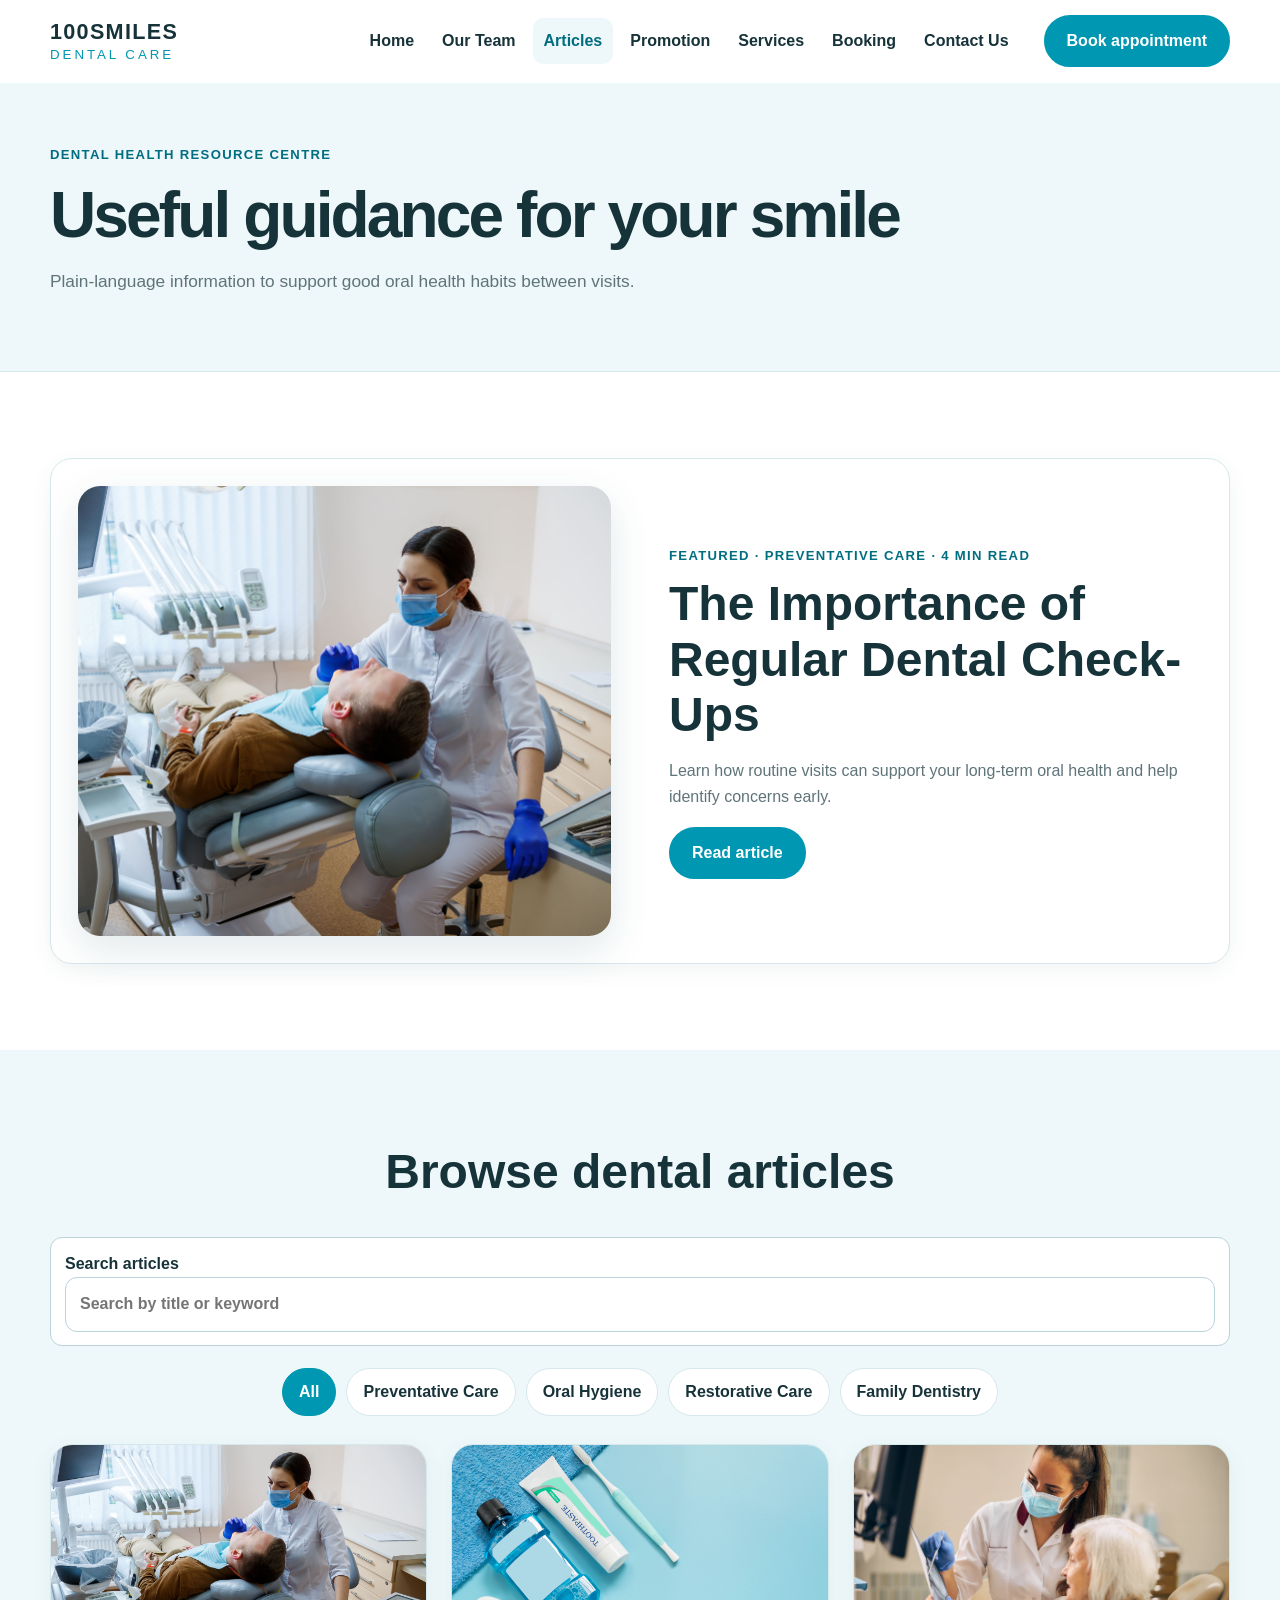
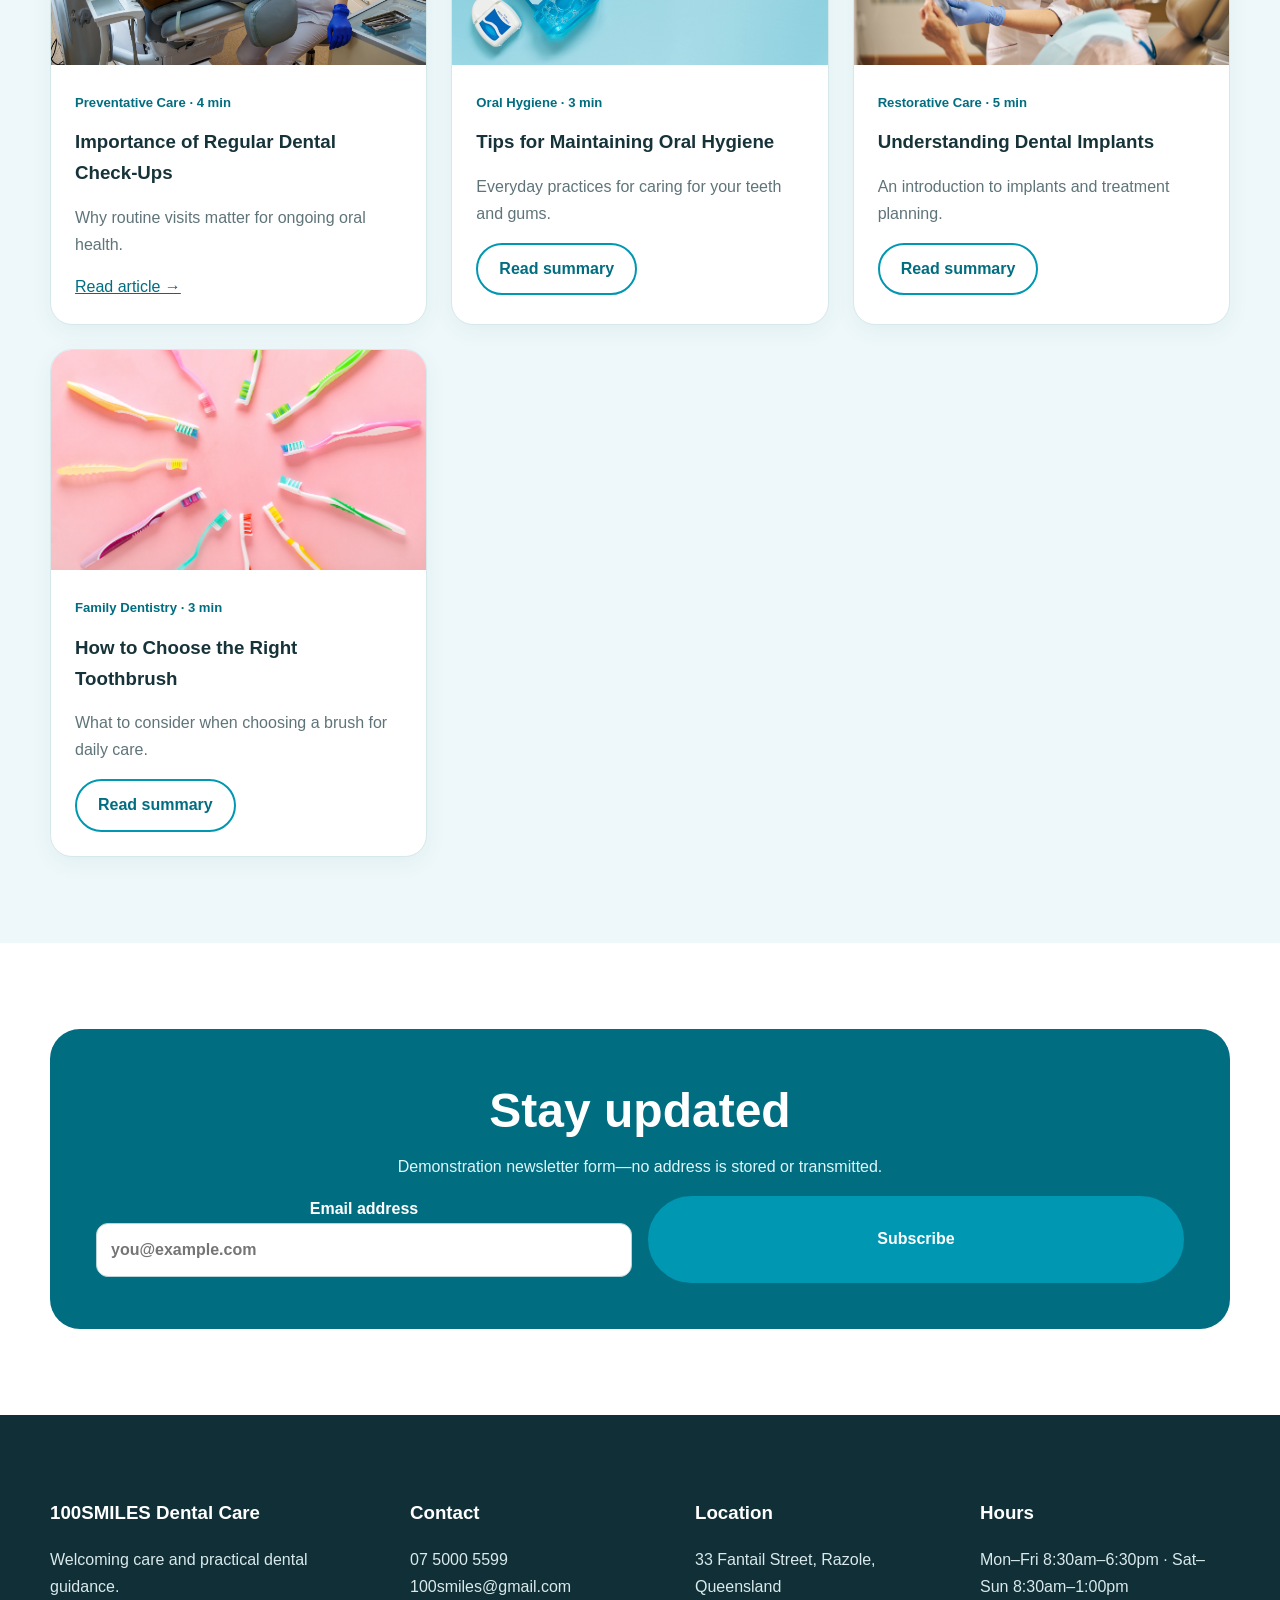
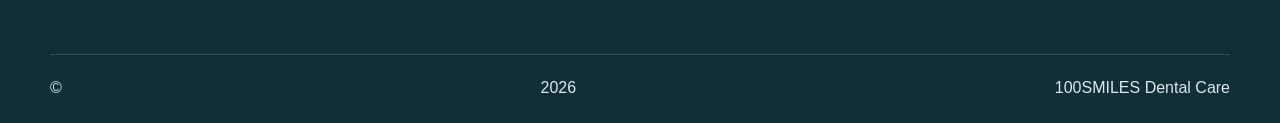
==== commit f35052ba: "Commit change" ====
--- a/articles.html
+++ b/articles.html
@@ -1,138 +1,5 @@
-<!DOCTYPE html>
-<html lang="en">
-
-<head>
-    <meta charset="UTF-8">
-    <meta name="viewport" content="width=device-width, initial-scale=1.0">
-    <title>Articles - 100SMILES Dental Care</title>
-    <link rel="stylesheet" href="./CSS/styles.css">
-    <script src="./Java/script.js" defer></script>
-</head>
-
-<body>
-
-    <nav class="main-nav">
-        <div class="logo">
-            <h2>100SMILES</h2>
-            <p>DENTAL CARE</p>
-        </div>
-        <ul class="nav-links">
-            <li><a href="index.html">Home</a></li>
-            <li><a href="team.html">Our Team</a></li>
-            <li><a href="articles.html" class="active">Articles</a></li>
-            <li><a href="promotion.html">Promotion</a></li>
-            <li><a href="services.html">Services</a></li>
-            <li><a href="booking.html">Booking</a></li>
-            <li><a href="contact.html">Contact Us</a></li>
-        </ul>
-        <div class="hamburger">
-            <span></span>
-            <span></span>
-            <span></span>
-        </div>
-    </nav>
-
-
-    <div class="mobile-menu">
-        <ul>
-            <li><a href="index.html">Home</a></li>
-            <li><a href="team.html">Our Team</a></li>
-            <li><a href="articles.html" class="active">Articles</a></li>
-            <li><a href="promotion.html">Promotion</a></li>
-            <li><a href="services.html">Services</a></li>
-            <li><a href="booking.html">Booking</a></li>
-            <li><a href="contact.html">Contact Us</a></li>
-        </ul>
-    </div>
-
-
-    <div class="overlay"></div>
-
-    <section class="hero-section">
-        <div class="hero-image">
-
-        </div>
-        <div class="hero-overlay">
-            <div class="container">
-                <h1>Dental Health Articles</h1>
-                <p>Stay informed with our latest articles on dental care and oral health.</p>
-            </div>
-        </div>
-    </section>
-
-
-    <section class="featured-articles">
-        <div class="container">
-            <h2>Featured Articles</h2>
-
-            <div class="articles-grid">
-                <div class="article-card">
-                    <div class="article-image">
-                        <img src="Images/Images/service3.jpeg" alt="Dental check-up">
-                    </div>
-                    <div class="article-content">
-                        <h3>The Importance of Regular Dental Check-Ups</h3>
-                        <p>Learn why regular dental visits are crucial for maintaining optimal oral health...</p>
-                        <a href="article-checkups.html" class="read-more">Learn More about importance of article check
-                            up<i class="fas fa-arrow-right"></i></a>
-                    </div>
-                </div>
-
-                <div class="article-card">
-                    <div class="article-image">
-                        <img src="./Images/Images/article1.jpeg" alt="Oral hygiene">
-                    </div>
-                    <div class="article-content">
-                        <h3>Tips for Maintaining Oral Hygiene</h3>
-                        <p>Essential tips and practices for keeping your teeth and gums healthy...</p>
-
-                    </div>
-                </div>
-
-                <div class="article-card">
-                    <div class="article-image">
-                        <img src="./Images/Images/service2.jpeg" alt="Dental implants">
-                    </div>
-                    <div class="article-content">
-                        <h3>Understanding Dental Implants</h3>
-                        <p>Everything you need to know about dental implants and their benefits...</p>
-
-                    </div>
-                </div>
-
-                <div class="article-card">
-                    <div class="article-image">
-                        <img src="./Images/Images/homepage1.jpeg" alt="Toothbrush selection">
-                    </div>
-                    <div class="article-content">
-                        <h3>How to Choose the Right Toothbrush</h3>
-                        <p>Guide to selecting the perfect toothbrush for your dental needs...</p>
-
-                    </div>
-                </div>
-            </div>
-        </div>
-    </section>
-
-
-    <section class="newsletter">
-        <div class="container">
-            <div class="newsletter-content">
-                <i class="fas fa-envelope-open-text"></i>
-                <h2>Stay Updated</h2>
-                <p>Subscribe to our newsletter for the latest dental health tips and articles.</p>
-                <form class="newsletter-form">
-                    <input type="email" placeholder="Enter your email" required>
-                    <button type="submit" class="btn-primary">Subscribe</button>
-                </form>
-            </div>
-        </div>
-    </section>
-
-
-    <footer>
-        <p>© 2025 100SMILES Dental Care. All rights reserved.</p>
-    </footer>
-</body>
-
-</html>+<!doctype html><html lang="en"><head><meta charset="utf-8"><meta name="viewport" content="width=device-width,initial-scale=1"><title>Dental Health Articles | 100SMILES</title><link rel="stylesheet" href="CSS/styles.css"><script src="Java/script.js" defer></script></head><body><a class="skip-link" href="#main">Skip to content</a><header class="site-header"><nav class="nav container" aria-label="Main navigation"><a class="brand" href="index.html"><strong>100SMILES</strong><small>DENTAL CARE</small></a><button class="nav-toggle" aria-expanded="false" aria-label="Open navigation"><span></span><span></span><span></span></button><ul class="nav-links"><li><a href="index.html">Home</a></li><li><a href="team.html">Our Team</a></li><li><a href="articles.html">Articles</a></li><li><a href="promotion.html">Promotion</a></li><li><a href="services.html">Services</a></li><li><a href="booking.html">Booking</a></li><li><a href="contact.html">Contact Us</a></li></ul><a class="btn" href="booking.html">Book appointment</a></nav></header><main id="main"><section class="page-hero"><div class="container"><span class="eyebrow">Dental health resource centre</span><h1>Useful guidance for your smile</h1><p>Plain-language information to support good oral health habits between visits.</p></div></section><section class="section"><div class="container"><div class="split card reveal"><img src="Images/Images/service3.jpeg" alt="Patient receiving a regular dental check-up"><div><span class="badge">Featured · Preventative care · 4 min read</span><h2>The Importance of Regular Dental Check-Ups</h2><p>Learn how routine visits can support your long-term oral health and help identify concerns early.</p><a class="btn" href="article-checkups.html">Read article</a></div></div></div></section><section class="section soft"><div class="container"><div class="section-head"><h2>Browse dental articles</h2></div><label for="articleSearch" class="search">Search articles<input id="articleSearch" type="search" placeholder="Search by title or keyword"></label><div class="filters" data-filter-group="category"><button class="filter-btn active" data-filter="all">All</button><button class="filter-btn" data-filter="preventative">Preventative Care</button><button class="filter-btn" data-filter="hygiene">Oral Hygiene</button><button class="filter-btn" data-filter="restorative">Restorative Care</button><button class="filter-btn" data-filter="family">Family Dentistry</button></div><div class="grid three">
+<article class="card article-card" data-category="preventative"><img src="Images/Images/service3.jpeg" alt="Dental check-up"><div class="card-body"><span class="meta">Preventative Care · 4 min</span><h3>Importance of Regular Dental Check-Ups</h3><p>Why routine visits matter for ongoing oral health.</p><a href="article-checkups.html">Read article →</a></div></article>
+<article class="card article-card" data-category="hygiene"><img src="Images/Images/article1.jpeg" alt="Oral hygiene care"><div class="card-body"><span class="meta">Oral Hygiene · 3 min</span><h3>Tips for Maintaining Oral Hygiene</h3><p>Everyday practices for caring for your teeth and gums.</p><button class="btn secondary" type="button" onclick="this.nextElementSibling.hidden=!this.nextElementSibling.hidden">Read summary</button><p hidden>Brush twice daily, clean between teeth and ask your dental team for advice suited to you.</p></div></article>
+<article class="card article-card" data-category="restorative"><img src="Images/Images/service2.jpeg" alt="Dental implant model"><div class="card-body"><span class="meta">Restorative Care · 5 min</span><h3>Understanding Dental Implants</h3><p>An introduction to implants and treatment planning.</p><button class="btn secondary" type="button" onclick="this.nextElementSibling.hidden=!this.nextElementSibling.hidden">Read summary</button><p hidden>Dental implants may replace missing teeth; suitability requires assessment by a dental professional.</p></div></article>
+<article class="card article-card" data-category="family"><img src="Images/Images/homepage1.jpeg" alt="Choosing a toothbrush"><div class="card-body"><span class="meta">Family Dentistry · 3 min</span><h3>How to Choose the Right Toothbrush</h3><p>What to consider when choosing a brush for daily care.</p><button class="btn secondary" type="button" onclick="this.nextElementSibling.hidden=!this.nextElementSibling.hidden">Read summary</button><p hidden>A comfortable soft-bristled brush is suitable for many people; ask your dentist about individual needs.</p></div></article></div></div></section><section class="section"><div class="container cta"><h2>Stay updated</h2><p>Demonstration newsletter form—no address is stored or transmitted.</p><form id="newsletterForm" class="field-row" novalidate><label>Email address<input type="email" required autocomplete="email" placeholder="you@example.com"></label><button class="btn" type="submit" data-label="Subscribe">Subscribe</button><div class="alert" hidden tabindex="-1"></div></form></div></section></main><footer class="footer"><div class="container"><div class="footer-grid"><div><h3>100SMILES Dental Care</h3><p>Welcoming care and practical dental guidance.</p></div><div><h3>Contact</h3><p><a data-clinic="phone"></a><br><a data-clinic="email"></a></p></div><div><h3>Location</h3><p data-clinic="address"></p></div><div><h3>Hours</h3><p data-clinic="hours"></p></div></div><div class="footer-bottom">© <span data-year></span> 100SMILES Dental Care</div></div></footer><button class="back-top" aria-label="Back to top">↑</button></body></html>
--- a/CSS/styles.css
+++ b/CSS/styles.css
@@ -1,2786 +1,5 @@
-/* Global Styles */
-* {
-    margin: 0;
-    padding: 0;
-    box-sizing: border-box;
-    font-family: "Arial", sans-serif;
-}
-
-body {
-    line-height: 1.6;
-    color: #333;
-    background-color: #f9fafb;
-    min-height: 100vh;
-    display: flex;
-    flex-direction: column;
-}
-
-main {
-    flex: 1;
-    padding: 20px;
-}
-
-.container {
-    max-width: 1200px;
-    margin: 0 auto;
-    padding: 0 20px;
-}
-
-a {
-    text-decoration: none;
-    color: #0097b2;
-    transition: color 0.3s ease;
-}
-
-a:hover {
-    color: #006d80;
-}
-
-h1,
-h2,
-h3,
-h4,
-h5,
-h6 {
-    margin-bottom: 15px;
-    color: #0097b2;
-    text-align: center;
-}
-
-p {
-    margin-bottom: 15px;
-}
-
-ul {
-    list-style-type: none;
-}
-
-img {
-    max-width: 100%;
-    height: auto;
-    border-radius: 5px;
-}
-
-/* Navigation */
-.main-nav {
-    display: flex;
-    justify-content: space-between;
-    align-items: center;
-    padding: 15px 5%;
-    border-bottom: 1px solid #eee;
-    background-color: #89cff0;
-    position: relative;
-}
-
-.logo {
-    display: flex;
-    flex-direction: column;
-    align-items: flex-start;
-}
-
-.logo h2 {
-    font-size: 24px;
-    margin-bottom: 0;
-    color: white;
-}
-
-.logo p {
-    font-size: 12px;
-    margin-bottom: 0;
-    color: white;
-}
-
-.nav-links {
-    display: flex;
-}
-
-.nav-links li {
-    margin-left: 30px;
-}
-
-.nav-links a {
-    color: white;
-    font-weight: 500;
-    transition: color 0.3s;
-    font-weight: bolder;
-}
-
-.nav-links a:hover,
-.nav-links a.active {
-    color: #033f63;
-}
-
-/* Hamburger Menu */
-.hamburger {
-    display: none;
-    cursor: pointer;
-    width: 30px;
-    height: 20px;
-    position: relative;
-    z-index: 100;
-}
-
-.hamburger span {
-    display: block;
-    position: absolute;
-    height: 3px;
-    width: 100%;
-    background: white;
-    border-radius: 3px;
-    opacity: 1;
-    left: 0;
-    transform: rotate(0deg);
-    transition: .25s ease-in-out;
-}
-
-.hamburger span:nth-child(1) {
-    top: 0px;
-}
-
-.hamburger span:nth-child(2) {
-    top: 8px;
-}
-
-.hamburger span:nth-child(3) {
-    top: 16px;
-}
-
-.hamburger.open span:nth-child(1) {
-    top: 8px;
-    transform: rotate(135deg);
-}
-
-.hamburger.open span:nth-child(2) {
-    opacity: 0;
-    left: -60px;
-}
-
-.hamburger.open span:nth-child(3) {
-    top: 8px;
-    transform: rotate(-135deg);
-}
-
-/* Mobile Menu */
-.mobile-menu {
-    position: fixed;
-    top: 0;
-    right: -100%;
-    width: 80%;
-    max-width: 300px;
-    height: 100%;
-    background-color: #89cff0;
-    z-index: 99;
-    padding-top: 70px;
-    transition: right 0.3s ease-in-out;
-    box-shadow: -5px 0 15px rgba(0, 0, 0, 0.1);
-    overflow-y: auto;
-}
-
-.mobile-menu.open {
-    right: 0;
-}
-
-.mobile-menu ul {
-    display: flex;
-    flex-direction: column;
-    padding: 20px;
-}
-
-.mobile-menu li {
-    margin: 15px 0;
-}
-
-.mobile-menu a {
-    color: white;
-    font-size: 18px;
-    font-weight: 500;
-    display: block;
-    padding: 10px 0;
-    border-bottom: 1px solid rgba(255, 255, 255, 0.2);
-}
-
-.mobile-menu a:hover,
-.mobile-menu a.active {
-    color: #033f63;
-}
-
-.overlay {
-    position: fixed;
-    top: 0;
-    left: 0;
-    width: 100%;
-    height: 100%;
-    background-color: rgba(0, 0, 0, 0.5);
-    z-index: 98;
-    display: none;
-}
-
-.overlay.open {
-    display: block;
-}
-
-/* Footer */
-footer {
-    text-align: center;
-    padding: 20px;
-    background-color: #89cff0;
-    border-top: 1px solid #eee;
-}
-
-footer p {
-    margin-bottom: 0;
-    color: white;
-}
-
-/* Buttons */
-.btn,
-.cta-button,
-.book-btn,
-.schedule-btn,
-.book-online-btn,
-.primary-btn,
-.secondary-btn,
-.submit-btn,
-.close-success-btn {
-    display: inline-block;
-    background-color: #0097b2;
-    color: white;
-    padding: 10px 20px;
-    border-radius: 5px;
-    font-weight: 500;
-    transition: background-color 0.3s, color 0.3s;
-    cursor: pointer;
-    text-decoration: none;
-}
-
-.btn:hover,
-.cta-button:hover,
-.book-btn:hover,
-.schedule-btn:hover,
-.book-online-btn:hover,
-.primary-btn:hover,
-.submit-btn:hover,
-.close-success-btn:hover {
-    background-color: #006d80;
-    color: white;
-}
-
-.btn-secondary,
-.secondary-btn {
-    background-color: white;
-    color: #0097b2;
-    border: 1px solid #0097b2;
-}
-
-.btn-secondary:hover,
-.secondary-btn:hover {
-    background-color: #f0f9fb;
-}
-
-/* Hero Sections */
-.hero-section {
-    background-color: #1e2a3a;
-    color: white;
-    padding: 80px 20px;
-    text-align: center;
-    position: relative;
-}
-
-.hero-content {
-    max-width: 800px;
-    margin: 0 auto;
-}
-
-.hero-content h1 {
-    font-size: 36px;
-    margin-bottom: 20px;
-    color: white;
-}
-
-.special-offer {
-    font-size: 18px;
-    margin-bottom: 30px;
-}
-
-/* Hero with Image */
-.hero {
-    position: relative;
-    width: 100%;
-    height: 600px;
-    overflow: hidden;
-}
-
-.hero-image {
-    position: absolute;
-    top: 0;
-    left: 0;
-    width: 100%;
-    height: 100%;
-    z-index: 1;
-}
-
-.hero-image img {
-    width: 100%;
-    height: 100%;
-    object-fit: cover;
-}
-
-.hero-overlay {
-    position: absolute;
-    top: 0;
-    left: 0;
-    width: 100%;
-    height: 100%;
-    background: linear-gradient(to right, rgba(42, 118, 153, 0.7), rgba(42, 118, 153, 0.7));
-    z-index: 2;
-    display: flex;
-    align-items: center;
-}
-
-.hero-text {
-    background-color: rgba(255, 255, 255, 0.8);
-    padding: 40px;
-    border-radius: 10px;
-    max-width: 500px;
-}
-
-.hero-text h2 {
-    font-size: 4rem;
-    color: #0097b2;
-    line-height: 1.1;
-    margin-bottom: 20px;
-}
-
-.hero-text p {
-    font-size: 1.2rem;
-    color: #555;
-    margin-bottom: 30px;
-}
-
-/* Services Section */
-.services-section {
-    max-width: 1200px;
-    margin: 60px auto;
-    padding: 0 20px;
-}
-
-.services-section h2 {
-    font-size: 32px;
-    margin-bottom: 40px;
-}
-
-.services-grid {
-    display: grid;
-    grid-template-columns: repeat(auto-fill, minmax(350px, 1fr));
-    gap: 30px;
-}
-
-.service-card {
-    background-color: #f9f9f9;
-    border-radius: 10px;
-    padding: 25px;
-    box-shadow: 0 3px 10px rgba(0, 0, 0, 0.1);
-}
-
-.service-card h3 {
-    font-size: 22px;
-    color: #0097b2;
-    margin-bottom: 15px;
-    text-align: left;
-}
-
-.service-card ul {
-    list-style-type: none;
-}
-
-.service-card li {
-    margin-bottom: 10px;
-    position: relative;
-    padding-left: 20px;
-}
-
-.service-card li:before {
-    content: "•";
-    color: #0097b2;
-    position: absolute;
-    left: 0;
-}
-
-.learn-more {
-    display: inline-block;
-    margin-top: 15px;
-    color: #0097b2;
-    font-weight: 500;
-}
-
-.learn-more:hover {
-    text-decoration: underline;
-}
-
-/* Services Boxes */
-.services {
-    display: flex;
-    flex-wrap: wrap;
-    justify-content: center;
-    gap: 20px;
-    padding: 60px 20px;
-    background-color: #89cff0;
-}
-
-.service-box {
-    flex: 1;
-    min-width: 250px;
-    max-width: 300px;
-    background-color: white;
-    padding: 30px 20px;
-    border-radius: 10px;
-    text-align: center;
-    box-shadow: 0 5px 15px rgba(0, 0, 0, 0.1);
-    transition: transform 0.3s;
-}
-
-.service-box:hover {
-    transform: translateY(-10px);
-}
-
-.icon-container {
-    width: 70px;
-    height: 70px;
-    background-color: #e6f7ff;
-    border-radius: 50%;
-    display: flex;
-    align-items: center;
-    justify-content: center;
-    margin: 0 auto 20px;
-}
-
-.service-box h3 {
-    color: #0097b2;
-    margin-bottom: 15px;
-}
-
-.service-box p {
-    color: #666;
-    font-size: 0.9rem;
-}
-
-/* Appointment Section */
-.appointment-section {
-    background-color: #1e2a3a;
-    color: white;
-    padding: 60px 20px;
-    text-align: center;
-    margin-top: 60px;
-}
-
-.appointment-section h2 {
-    font-size: 32px;
-    color: white;
-    margin-bottom: 15px;
-}
-
-.appointment-section p {
-    font-size: 18px;
-    margin-bottom: 30px;
-}
-
-/* CTA Section */
-.cta-section {
-    background-color: #f8f9fa;
-    padding: 60px 20px;
-    text-align: center;
-}
-
-.cta-section p {
-    max-width: 700px;
-    margin: 0 auto 30px;
-    color: #555;
-    text-align: center;
-    font-style: oblique;
-}
-
-.cta {
-    padding: 80px 20px;
-    background-color: white;
-    text-align: center;
-    color: #0097b2;
-}
-
-.cta h2 {
-    font-size: 2.2rem;
-    margin-bottom: 20px;
-}
-
-.cta p {
-    max-width: 800px;
-    margin: 0 auto 30px;
-    font-size: 1.1rem;
-}
-
-.cta-btn {
-    background-color: #0097b2;
-    color: white;
-    padding: 15px 30px;
-    font-size: 1.1rem;
-}
-
-/* Welcome Section */
-.welcome {
-    padding: 80px 20px;
-    max-width: 1000px;
-    margin: 0 auto;
-    text-align: center;
-}
-
-.welcome h2 {
-    font-size: 2.5rem;
-    color: #333;
-    margin-bottom: 20px;
-}
-
-.welcome span {
-    color: #0097b2;
-}
-
-.divider {
-    width: 80px;
-    height: 3px;
-    background-color: #0097b2;
-    margin: 0 auto 30px;
-}
-
-.welcome p {
-    color: #555;
-    margin-bottom: 20px;
-}
-
-/* Contact Page Styles */
-.contact-page {
-    background-color: #f9f9f9;
-}
-
-.contact-container {
-    max-width: 1200px;
-    margin: 0 auto;
-    padding: 40px 20px;
-}
-
-.contact-container h1 {
-    font-size: 32px;
-    margin-bottom: 30px;
-    color: #333;
-}
-
-.contact-content {
-    display: flex;
-    flex-wrap: wrap;
-    gap: 30px;
-    margin-bottom: 40px;
-}
-
-.contact-box {
-    flex: 1;
-    min-width: 300px;
-    background-color: #fff;
-    border-radius: 8px;
-    padding: 25px;
-    box-shadow: 0 2px 10px rgba(0, 0, 0, 0.05);
-}
-
-.contact-box h2 {
-    font-size: 22px;
-    color: #333;
-    margin-bottom: 20px;
-    text-align: left;
-    border-bottom: 1px solid #eee;
-    padding-bottom: 10px;
-}
-
-.contact-details li {
-    display: flex;
-    margin-bottom: 20px;
-    align-items: flex-start;
-}
-
-.contact-details i {
-    font-size: 18px;
-    color: #0097b2;
-    margin-right: 15px;
-    margin-top: 3px;
-}
-
-.contact-details strong {
-    display: block;
-    font-weight: 600;
-    margin-bottom: 5px;
-}
-
-.contact-details p {
-    margin-bottom: 0;
-}
-
-.hours-list {
-    margin-bottom: 30px;
-}
-
-.hours-item {
-    display: flex;
-    justify-content: space-between;
-    margin-bottom: 10px;
-    padding-bottom: 10px;
-    border-bottom: 1px dashed #eee;
-}
-
-.hours-item:last-child {
-    border-bottom: none;
-}
-
-.online-booking {
-    margin-top: 30px;
-    padding-top: 20px;
-    border-top: 1px solid #eee;
-}
-
-.online-booking h3 {
-    font-size: 18px;
-    color: #333;
-    text-align: left;
-    margin-bottom: 10px;
-}
-
-.map-container {
-    border-radius: 8px;
-    overflow: hidden;
-    box-shadow: 0 2px 10px rgba(0, 0, 0, 0.05);
-}
-
-/* New Promotions Page Styles */
-.promotions-container {
-    max-width: 1200px;
-    margin: 0 auto;
-    padding: 40px 20px;
-    background-color: #f9fafb;
-}
-
-/* Promotions Intro */
-.promotions-intro {
-    text-align: center;
-    max-width: 800px;
-    margin: 0 auto 30px;
-    line-height: 1.6;
-}
-
-.promotions-intro h1 {
-    font-size: 2rem;
-    color: #0097b2;
-    margin-bottom: 15px;
-    font-weight: 600;
-}
-
-.promotions-intro p {
-    color: #555;
-    font-size: 1rem;
-    margin-bottom: 0;
-}
-
-/* Special Banner */
-.special-banner {
-    background-color: #4a9cc9;
-    color: white;
-    text-align: center;
-    padding: 15px;
-    margin-bottom: 30px;
-    border-radius: 5px;
-}
-
-.special-banner h3 {
-    color: white;
-    margin-bottom: 5px;
-    font-size: 1.2rem;
-    font-weight: 600;
-}
-
-.special-banner p {
-    margin-bottom: 0;
-    font-size: 1rem;
-}
-
-/* Featured Promotion */
-.featured-promo {
-    display: flex;
-    background-color: white;
-    border-radius: 8px;
-    overflow: hidden;
-    box-shadow: 0 2px 8px rgba(0, 0, 0, 0.1);
-    margin-bottom: 40px;
-}
-
-.featured-promo-image {
-    flex: 0 0 40%;
-    overflow: hidden;
-}
-
-.featured-promo-image img {
-    width: 100%;
-    height: 100%;
-    object-fit: cover;
-    border-radius: 0;
-}
-
-.featured-promo-content {
-    flex: 1;
-    padding: 30px;
-}
-
-.featured-promo-content h3 {
-    color: #0097b2;
-    font-size: 1.5rem;
-    margin-bottom: 10px;
-    text-align: left;
-    font-weight: 600;
-}
-
-.featured-promo-date {
-    color: #0097b2;
-    font-size: 1.1rem;
-    margin-bottom: 15px;
-    font-weight: 500;
-}
-
-.featured-promo-description {
-    color: #444;
-    margin-bottom: 20px;
-}
-
-.featured-promo-details h4 {
-    color: #333;
-    font-size: 1rem;
-    margin-bottom: 10px;
-    text-align: left;
-    font-weight: 600;
-}
-
-.featured-promo-details ul {
-    list-style-type: disc;
-    padding-left: 20px;
-    margin-bottom: 20px;
-}
-
-.featured-promo-details li {
-    margin-bottom: 8px;
-    color: #444;
-}
-
-/* Promotion Cards Grid */
-.promo-cards-grid {
-    display: grid;
-    grid-template-columns: repeat(3, 1fr);
-    gap: 20px;
-    margin-bottom: 40px;
-}
-
-.promo-card {
-    background-color: white;
-    border-radius: 8px;
-    overflow: hidden;
-    box-shadow: 0 2px 8px rgba(0, 0, 0, 0.1);
-    height: 100%;
-    display: flex;
-    flex-direction: column;
-}
-
-.promo-card-content {
-    padding: 20px;
-    display: flex;
-    flex-direction: column;
-    height: 100%;
-}
-
-.promo-card h3 {
-    color: #0097b2;
-    font-size: 1.2rem;
-    margin-bottom: 10px;
-    text-align: left;
-    font-weight: 600;
-}
-
-.promo-highlight {
-    color: #0097b2;
-    font-size: 1.1rem;
-    margin-bottom: 15px;
-    font-weight: 500;
-}
-
-.promo-details {
-    flex-grow: 1;
-    margin-bottom: 15px;
-}
-
-.promo-details p {
-    color: #444;
-    margin-bottom: 10px;
-    font-size: 0.95rem;
-}
-
-.promo-details ul {
-    list-style-type: disc;
-    padding-left: 20px;
-    margin-bottom: 15px;
-}
-
-.promo-details li {
-    margin-bottom: 5px;
-    color: #444;
-    font-size: 0.95rem;
-}
-
-.promo-button {
-    display: inline-block;
-    background-color: #4a9cc9;
-    color: white;
-    padding: 10px 20px;
-    border-radius: 5px;
-    text-decoration: none;
-    font-weight: 500;
-    transition: background-color 0.3s;
-    text-align: center;
-    margin-bottom: 10px;
-}
-
-.promo-button:hover {
-    background-color: #3a7ca9;
-}
-
-.promo-disclaimer {
-    color: #777;
-    font-size: 0.8rem;
-    font-style: italic;
-    margin-bottom: 0;
-}
-
-/* Technologies Section */
-.technologies-section {
-    background-color: #f0f9fb;
-    padding: 40px;
-    border-radius: 8px;
-    margin-bottom: 40px;
-}
-
-.technologies-section h2 {
-    color: #0097b2;
-    font-size: 1.5rem;
-    margin-bottom: 15px;
-    font-weight: 600;
-}
-
-.technologies-section>p {
-    color: #444;
-    text-align: center;
-    max-width: 800px;
-    margin: 0 auto 30px;
-}
-
-.tech-cards-grid {
-    display: grid;
-    grid-template-columns: repeat(3, 1fr);
-    gap: 20px;
-    margin-bottom: 30px;
-}
-
-.tech-card {
-    background-color: white;
-    border-radius: 8px;
-    overflow: hidden;
-    box-shadow: 0 2px 8px rgba(0, 0, 0, 0.1);
-    height: 100%;
-}
-
-.tech-image {
-    height: 180px;
-    overflow: hidden;
-}
-
-.tech-image img {
-    width: 100%;
-    height: 100%;
-    object-fit: cover;
-    border-radius: 0;
-}
-
-.tech-card h3 {
-    color: #0097b2;
-    font-size: 1.1rem;
-    margin: 15px 15px 10px;
-    text-align: left;
-    font-weight: 600;
-}
-
-.tech-card p {
-    color: #444;
-    font-size: 0.9rem;
-    padding: 0 15px 15px;
-    margin-bottom: 0;
-}
-
-.tech-button-container {
-    text-align: center;
-}
-
-/* Questions Section */
-.questions-section {
-    background-color: white;
-    padding: 30px;
-    border-radius: 8px;
-    box-shadow: 0 2px 8px rgba(0, 0, 0, 0.1);
-}
-
-.questions-section h2 {
-    color: #0097b2;
-    font-size: 1.5rem;
-    margin-bottom: 20px;
-    font-weight: 600;
-}
-
-.contact-info-grid {
-    display: grid;
-    grid-template-columns: repeat(2, 1fr);
-    gap: 20px;
-}
-
-.contact-info-item h4 {
-    color: #333;
-    font-size: 1rem;
-    margin-bottom: 5px;
-    text-align: left;
-    font-weight: 600;
-}
-
-.contact-info-item p {
-    color: #444;
-    margin-bottom: 5px;
-}
-
-/* Responsive Design */
-@media (max-width: 992px) {
-    .featured-promo {
-        flex-direction: column;
-    }
-
-    .featured-promo-image {
-        height: 250px;
-    }
-
-    .promo-cards-grid {
-        grid-template-columns: repeat(2, 1fr);
-    }
-
-    .tech-cards-grid {
-        grid-template-columns: repeat(2, 1fr);
-    }
-}
-
-@media (max-width: 768px) {
-    .promo-cards-grid {
-        grid-template-columns: 1fr;
-    }
-
-    .tech-cards-grid {
-        grid-template-columns: 1fr;
-    }
-
-    .contact-info-grid {
-        grid-template-columns: 1fr;
-    }
-}
-
-@media (max-width: 576px) {
-    .promotions-container {
-        padding: 20px 15px;
-    }
-
-    .featured-promo-content {
-        padding: 20px;
-    }
-
-    .technologies-section {
-        padding: 20px;
-    }
-
-    .questions-section {
-        padding: 20px;
-    }
-}
-
-/* Tech Section */
-.tech-section {
-    background-color: #f0f9fb;
-    padding: 60px 20px;
-    margin: 50px 0;
-    text-align: center;
-    border-radius: 15px;
-}
-
-.tech-container {
-    max-width: 1200px;
-    margin: 0 auto;
-    padding: 0;
-}
-
-.tech-container h2 {
-    font-size: 2rem;
-    color: #0097b2;
-    margin-bottom: 20px;
-    position: relative;
-    padding-bottom: 15px;
-    display: inline-block;
-}
-
-.tech-container h2:after {
-    content: "";
-    position: absolute;
-    bottom: 0;
-    left: 50%;
-    transform: translateX(-50%);
-    width: 70px;
-    height: 3px;
-    background-color: #0097b2;
-}
-
-.tech-container>p {
-    max-width: 800px;
-    margin: 0 auto 40px;
-    color: #555;
-    font-size: 1.1rem;
-}
-
-.tech-grid {
-    display: grid;
-    grid-template-columns: repeat(3, 1fr);
-    gap: 30px;
-    margin-bottom: 40px;
-}
-
-.tech-item {
-    background-color: white;
-    padding: 30px;
-    border-radius: 15px;
-    box-shadow: 0 5px 15px rgba(0, 0, 0, 0.08);
-    transition: transform 0.3s ease, box-shadow 0.3s ease;
-    text-align: left;
-}
-
-.tech-item:hover {
-    transform: translateY(-8px);
-    box-shadow: 0 12px 25px rgba(0, 0, 0, 0.12);
-}
-
-.tech-image {
-    margin-bottom: 20px;
-    height: 200px;
-    overflow: hidden;
-    border-radius: 10px;
-}
-
-.tech-image img {
-    width: 100%;
-    height: 100%;
-    object-fit: cover;
-    transition: transform 0.5s ease;
-}
-
-.tech-item:hover .tech-image img {
-    transform: scale(1.05);
-}
-
-.tech-item h3 {
-    color: #0097b2;
-    margin-bottom: 15px;
-    font-size: 1.3rem;
-    text-align: left;
-}
-
-.tech-item p {
-    color: #444;
-    line-height: 1.6;
-}
-
-/* Team Page Styles */
-.team-header {
-    text-align: center;
-    margin-bottom: 40px;
-    padding: 20px;
-}
-
-.team-header h1 {
-    font-size: 36px;
-    margin-bottom: 20px;
-    color: #000;
-    font-weight: bold;
-}
-
-.team-header p {
-    max-width: 800px;
-    margin: 0 auto;
-    color: #555;
-    line-height: 1.8;
-}
-
-.team-grid {
-    display: grid;
-    grid-template-columns: repeat(auto-fill, minmax(300px, 1fr));
-    gap: 30px;
-    margin-top: 40px;
-}
-
-.team-card {
-    background-color: #f9f9f9;
-    border-radius: 10px;
-    overflow: hidden;
-    box-shadow: 0 3px 10px rgba(0, 0, 0, 0.1);
-    transition: transform 0.3s ease, box-shadow 0.3s ease;
-    display: flex;
-    flex-direction: column;
-    height: 100%;
-}
-
-.team-card:hover {
-    transform: translateY(-5px);
-    box-shadow: 0 5px 15px rgba(0, 0, 0, 0.2);
-}
-
-.team-image {
-    height: 250px;
-    overflow: hidden;
-}
-
-.team-image img {
-    width: 100%;
-    height: 100%;
-    object-fit: cover;
-    transition: transform 0.5s ease;
-}
-
-.team-card:hover .team-image img {
-    transform: scale(1.05);
-}
-
-.team-content {
-    padding: 20px;
-    flex-grow: 1;
-    display: flex;
-    flex-direction: column;
-}
-
-.team-content h3 {
-    font-size: 20px;
-    margin-bottom: 5px;
-    color: #0097b2;
-    text-align: left;
-}
-
-.team-content h4 {
-    font-size: 16px;
-    color: #555;
-    margin-bottom: 15px;
-    font-weight: normal;
-    text-align: left;
-}
-
-.team-content p {
-    font-size: 14px;
-    color: #666;
-    line-height: 1.6;
-    flex-grow: 1;
-}
-
-/* Articles Page Styles */
-.featured-articles {
-    padding: 60px 0;
-}
-
-.featured-articles h2 {
-    font-size: 2rem;
-    margin-bottom: 40px;
-    text-align: center;
-}
-
-.articles-grid {
-    display: grid;
-    grid-template-columns: repeat(auto-fill, minmax(280px, 1fr));
-    gap: 30px;
-}
-
-.article-card {
-    background: white;
-    border-radius: 10px;
-    overflow: hidden;
-    box-shadow: 0 5px 15px rgba(0, 0, 0, 0.05);
-    transition: transform 0.3s ease, box-shadow 0.3s ease;
-}
-
-.article-card:hover {
-    transform: translateY(-5px);
-    box-shadow: 0 10px 25px rgba(0, 0, 0, 0.1);
-}
-
-.article-image {
-    height: 200px;
-    overflow: hidden;
-}
-
-.article-image img {
-    width: 100%;
-    height: 100%;
-    object-fit: cover;
-    transition: transform 0.5s ease;
-}
-
-.article-card:hover .article-image img {
-    transform: scale(1.05);
-}
-
-.article-content {
-    padding: 20px;
-}
-
-.article-content h3 {
-    font-size: 1.2rem;
-    margin-bottom: 10px;
-    color: #0097b2;
-}
-
-.article-content p {
-    color: #666;
-    margin-bottom: 15px;
-}
-
-.read-more {
-    font-weight: 600;
-    display: inline-flex;
-    align-items: center;
-    color: #0097b2;
-}
-
-.read-more i {
-    margin-left: 5px;
-    transition: transform 0.3s ease;
-}
-
-.read-more:hover i {
-    transform: translateX(5px);
-}
-
-/* Newsletter Section */
-.newsletter {
-    background-color: #f0f4ff;
-    padding: 60px 0;
-}
-
-.newsletter-content {
-    max-width: 600px;
-    margin: 0 auto;
-    text-align: center;
-}
-
-.newsletter-content i {
-    font-size: 3rem;
-    color: #0097b2;
-    margin-bottom: 20px;
-}
-
-.newsletter-content h2 {
-    font-size: 2rem;
-    margin-bottom: 15px;
-}
-
-.newsletter-content p {
-    margin-bottom: 25px;
-    color: #666;
-}
-
-.newsletter-form {
-    display: flex;
-    max-width: 500px;
-    margin: 0 auto;
-}
-
-.newsletter-form input {
-    flex: 1;
-    padding: 12px 15px;
-    border: 1px solid #ddd;
-    border-radius: 50px 0 0 50px;
-    font-size: 1rem;
-    outline: none;
-}
-
-.newsletter-form button {
-    border-radius: 0 50px 50px 0;
-    padding: 0 25px;
-    border: none;
-    cursor: pointer;
-}
-
-/* Booking Page Styles */
-.booking-container {
-    max-width: 1200px;
-    margin: 0 auto;
-    padding: 40px 20px;
-}
-
-.booking-header {
-    text-align: center;
-    margin-bottom: 40px;
-}
-
-.booking-header h1 {
-    font-size: 32px;
-    margin-bottom: 10px;
-}
-
-.booking-content {
-    display: flex;
-    flex-wrap: wrap;
-    gap: 30px;
-}
-
-.booking-info {
-    flex: 1;
-    min-width: 300px;
-}
-
-.booking-info h2 {
-    font-size: 24px;
-    margin-bottom: 20px;
-    text-align: left;
-}
-
-.booking-info ul {
-    margin-bottom: 30px;
-}
-
-.booking-info li {
-    margin-bottom: 10px;
-}
-
-.booking-announcement {
-    background-color: #f0f9fb;
-    padding: 20px;
-    border-radius: 8px;
-    margin-bottom: 30px;
-}
-
-.booking-announcement h3 {
-    font-size: 18px;
-    margin-bottom: 10px;
-    text-align: left;
-}
-
-.booking-contact {
-    margin-top: 30px;
-}
-
-.booking-contact h3 {
-    font-size: 18px;
-    margin-bottom: 10px;
-    text-align: left;
-}
-
-.booking-form {
-    flex: 2;
-    min-width: 400px;
-    background-color: #f9f9f9;
-    padding: 30px;
-    border-radius: 8px;
-}
-
-.form-group {
-    margin-bottom: 20px;
-}
-
-.form-group label {
-    display: block;
-    margin-bottom: 8px;
-    font-weight: 600;
-}
-
-.form-group input,
-.form-group select,
-.form-group textarea {
-    width: 100%;
-    padding: 10px;
-    border: 1px solid #ddd;
-    border-radius: 4px;
-    font-size: 16px;
-}
-
-.form-group textarea {
-    resize: vertical;
-    min-height: 100px;
-}
-
-.form-row {
-    display: flex;
-    gap: 20px;
-}
-
-.form-row .form-group {
-    flex: 1;
-}
-
-.checkbox-group {
-    display: flex;
-    align-items: center;
-}
-
-.checkbox-group input {
-    width: auto;
-    margin-right: 10px;
-}
-
-.checkbox-group label {
-    margin-bottom: 0;
-}
-
-.form-note {
-    font-size: 14px;
-    color: #666;
-    margin-top: 20px;
-}
-
-.discount-note {
-    font-weight: bold;
-    color: #0097b2;
-    margin-top: 10px;
-}
-
-.success-message {
-    position: fixed;
-    top: 0;
-    left: 0;
-    width: 100%;
-    height: 100%;
-    background-color: rgba(0, 0, 0, 0.5);
-    display: flex;
-    align-items: center;
-    justify-content: center;
-    z-index: 1000;
-    display: none;
-}
-
-.success-content {
-    background-color: white;
-    padding: 40px;
-    border-radius: 10px;
-    max-width: 500px;
-    text-align: center;
-}
-
-.success-icon {
-    width: 80px;
-    height: 80px;
-    background-color: #4caf50;
-    color: white;
-    border-radius: 50%;
-    display: flex;
-    align-items: center;
-    justify-content: center;
-    font-size: 40px;
-    margin: 0 auto 20px;
-}
-
-.success-title {
-    font-size: 24px;
-    margin-bottom: 20px;
-}
-
-.success-details {
-    margin-top: 20px;
-    color: #666;
-}
-
-.discount-reminder {
-    font-weight: bold;
-    color: #0097b2;
-    margin: 20px 0;
-}
-
-/* Confirmation Page Styles */
-.confirmation-container {
-    max-width: 800px;
-    margin: 0 auto;
-    padding: 40px 20px;
-}
-
-.confirmation-card {
-    background-color: white;
-    border-radius: 10px;
-    box-shadow: 0 3px 15px rgba(0, 0, 0, 0.1);
-    padding: 40px;
-    text-align: center;
-}
-
-.confirmation-icon {
-    width: 100px;
-    height: 100px;
-    background-color: #4caf50;
-    color: white;
-    border-radius: 50%;
-    display: flex;
-    align-items: center;
-    justify-content: center;
-    font-size: 50px;
-    margin: 0 auto 30px;
-}
-
-.confirmation-title {
-    color: #0097b2;
-    font-size: 28px;
-    margin-bottom: 20px;
-}
-
-.confirmation-message {
-    color: #555;
-    font-size: 18px;
-    margin-bottom: 30px;
-    line-height: 1.6;
-}
-
-.confirmation-details {
-    background-color: #f9f9f9;
-    border-radius: 8px;
-    padding: 20px;
-    margin-bottom: 30px;
-    text-align: left;
-}
-
-.confirmation-details h3 {
-    color: #0097b2;
-    margin-bottom: 15px;
-    text-align: left;
-}
-
-.detail-item {
-    display: flex;
-    margin-bottom: 10px;
-}
-
-.detail-label {
-    font-weight: 600;
-    width: 150px;
-    color: #333;
-}
-
-.detail-value {
-    flex: 1;
-    color: #555;
-}
-
-.confirmation-note {
-    background-color: #e6f7ff;
-    border-left: 4px solid #0097b2;
-    padding: 15px;
-    margin: 30px 0;
-    text-align: left;
-    border-radius: 0 5px 5px 0;
-}
-
-.confirmation-note h3 {
-    color: #0097b2;
-    margin-bottom: 10px;
-    text-align: left;
-}
-
-.button-group {
-    display: flex;
-    gap: 15px;
-    justify-content: center;
-    margin-top: 30px;
-}
-
-.print-btn {
-    display: inline-flex;
-    align-items: center;
-    gap: 8px;
-    margin-top: 20px;
-    color: #0097b2;
-    font-size: 14px;
-    cursor: pointer;
-    border: none;
-    background: none;
-}
-
-.print-btn:hover {
-    text-decoration: underline;
-}
-
-/* Features Section */
-.features {
-    padding: 60px 5%;
-    background-color: #f9f9f9;
-}
-
-.features-grid {
-    display: grid;
-    grid-template-columns: repeat(auto-fit, minmax(300px, 1fr));
-    gap: 30px;
-}
-
-.feature-card {
-    background-color: white;
-    border-radius: 8px;
-    padding: 30px;
-    box-shadow: 0 5px 15px rgba(0, 0, 0, 0.05);
-    transition: transform 0.3s;
-}
-
-.feature-card:hover {
-    transform: translateY(-5px);
-}
-
-.feature-card h3 {
-    font-size: 20px;
-    margin-bottom: 15px;
-    color: #0097b2;
-}
-
-.feature-card p {
-    color: #666;
-}
-
-/* Footer Extended */
-.footer-content {
-    display: flex;
-    flex-wrap: wrap;
-    justify-content: space-between;
-    max-width: 1200px;
-    margin: 0 auto 40px;
-    gap: 30px;
-}
-
-.contact-info,
-.hours,
-.quick-links {
-    flex: 1;
-    min-width: 250px;
-}
-
-.footer-content h3 {
-    margin-bottom: 20px;
-    font-size: 1.3rem;
-}
-
-.footer-content p {
-    margin-bottom: 10px;
-}
-
-.contact-info .unicode-icon {
-    margin-right: 10px;
-    font-size: 18px;
-}
-
-.quick-links ul li {
-    margin-bottom: 10px;
-}
-
-.quick-links ul li a {
-    color: white;
-    transition: color 0.3s;
-}
-
-.quick-links ul li a:hover {
-    color: #033f63;
-}
-
-.copyright {
-    text-align: center;
-    padding-top: 20px;
-    border-top: 1px solid rgba(255, 255, 255, 0.2);
-}
-
-/* Unicode Icon Styles */
-.unicode-icon {
-    font-size: 30px;
-    line-height: 1;
-}
-
-/* Responsive Design */
-@media (max-width: 992px) {
-    .hero-content {
-        flex-direction: column;
-    }
-
-    .hero-text {
-        padding: 40px 20px;
-        text-align: center;
-    }
-
-    .hero-text h2 {
-        font-size: 3rem;
-    }
-
-    .tech-grid {
-        grid-template-columns: repeat(2, 1fr);
-    }
-
-    .team-grid {
-        grid-template-columns: repeat(2, 1fr);
-    }
-
-    .featured-promotion {
-        flex-direction: row;
-    }
-
-    .featured-promotion .promotion-image {
-        flex: 1;
-        height: auto;
-    }
-
-    .featured-promotion .promotion-content {
-        flex: 1;
-    }
-
-    /* Show hamburger menu on tablets */
-    .hamburger {
-        display: block;
-    }
-
-    .nav-links {
-        display: none;
-    }
-}
-
-@media (max-width: 768px) {
-    .main-nav {
-        flex-direction: column;
-        padding: 15px;
-    }
-
-    .logo {
-        margin-bottom: 15px;
-    }
-
-    .nav-links {
-        margin-bottom: 15px;
-        display: none;
-    }
-
-    .nav-links li {
-        margin-left: 15px;
-        margin-right: 15px;
-    }
-
-    .hero {
-        height: 500px;
-    }
-
-    .hero-text {
-        max-width: 90%;
-        padding: 30px;
-    }
-
-    .hero-text h2 {
-        font-size: 2.5rem;
-    }
-
-    .service-box {
-        min-width: 100%;
-    }
-
-    .services-grid {
-        grid-template-columns: 1fr;
-    }
-
-    .contact-content {
-        flex-direction: column;
-    }
-
-    .contact-box {
-        width: 100%;
-    }
-
-    .newsletter-form {
-        flex-direction: column;
-    }
-
-    .newsletter-form input {
-        border-radius: 50px;
-        margin-bottom: 10px;
-    }
-
-    .newsletter-form button {
-        border-radius: 50px;
-        width: 100%;
-    }
-
-    .hero-section {
-        height: 250px;
-    }
-
-    .hours-item {
-        flex-direction: column;
-    }
-
-    .button-group {
-        flex-direction: column;
-    }
-
-    .detail-item {
-        flex-direction: column;
-    }
-
-    .detail-label {
-        width: 100%;
-        margin-bottom: 5px;
-    }
-
-    /* Adjust hamburger position */
-    .main-nav {
-        position: relative;
-        flex-direction: row;
-        justify-content: space-between;
-        align-items: center;
-    }
-
-    .hamburger {
-        display: block;
-        position: absolute;
-        right: 20px;
-        top: 50%;
-        transform: translateY(-50%);
-    }
-
-    .logo {
-        margin-bottom: 0;
-    }
-}
-
-@media (max-width: 576px) {
-    .nav-links {
-        flex-direction: column;
-        align-items: center;
-        display: none;
-    }
-
-    .nav-links li {
-        margin: 5px 0;
-    }
-
-    .hero-content h1 {
-        font-size: 28px;
-    }
-
-    .hero-buttons {
-        flex-direction: column;
-    }
-
-    .confirmation-card {
-        padding: 30px 20px;
-    }
-
-    .contact-container h1,
-    .hero-section h1,
-    .featured-articles h2,
-    .newsletter-content h2 {
-        font-size: 26px;
-    }
-
-    .tech-grid {
-        grid-template-columns: 1fr;
-    }
-
-    .team-grid {
-        grid-template-columns: 1fr;
-    }
-
-    .team-image {
-        height: 200px;
-    }
-
-    .mobile-menu-btn {
-        display: block;
-    }
-
-    .booking-form {
-        min-width: 100%;
-    }
-
-    .form-row {
-        flex-direction: column;
-        gap: 10px;
-    }
-}
-
-@media print {
-
-    .main-nav,
-    .button-group,
-    .print-btn,
-    footer,
-    .hamburger,
-    .mobile-menu,
-    .overlay {
-        display: none;
-    }
-
-    .confirmation-container {
-        padding: 0;
-    }
-
-    .confirmation-card {
-        box-shadow: none;
-        padding: 20px 0;
-    }
-}
-
-/* Add these responsive styles for the article page */
-
-/* Article Container Styles */
-.article-container {
-    max-width: 1000px;
-    margin: 0 auto;
-    padding: 40px 20px;
-}
-
-.article-header {
-    margin-bottom: 30px;
-    text-align: center;
-}
-
-.article-header h1 {
-    font-size: 2.5rem;
-    margin-bottom: 10px;
-    color: #0097b2;
-    line-height: 1.2;
-}
-
-.article-date {
-    color: #666;
-    font-style: italic;
-}
-
-.article-content {
-    line-height: 1.8;
-}
-
-.article-image {
-    margin-bottom: 30px;
-    border-radius: 8px;
-    overflow: hidden;
-    box-shadow: 0 3px 10px rgba(0, 0, 0, 0.1);
-}
-
-.article-image img {
-    width: 100%;
-    height: auto;
-    display: block;
-}
-
-.article-content h2 {
-    color: #0097b2;
-    margin-top: 40px;
-    margin-bottom: 20px;
-    font-size: 1.8rem;
-    text-align: left;
-}
-
-.article-content p {
-    margin-bottom: 20px;
-    color: #333;
-}
-
-.article-cta {
-    background-color: #f0f9fb;
-    padding: 30px;
-    border-radius: 8px;
-    margin: 50px 0 30px;
-    text-align: center;
-}
-
-.article-cta h3 {
-    color: #0097b2;
-    margin-bottom: 15px;
-    font-size: 1.5rem;
-}
-
-.article-cta p {
-    margin-bottom: 20px;
-}
-
-.article-navigation {
-    margin-top: 40px;
-    padding-top: 20px;
-    border-top: 1px solid #eee;
-}
-
-.back-to-articles {
-    display: inline-flex;
-    align-items: center;
-    color: #0097b2;
-    font-weight: 500;
-    transition: color 0.3s;
-}
-
-.back-to-articles:hover {
-    color: #006d80;
-}
-
-/* Footer Responsive Styles */
-.footer-content {
-    display: flex;
-    flex-wrap: wrap;
-    justify-content: space-between;
-    gap: 30px;
-    padding: 0 20px;
-}
-
-.footer-section {
-    flex: 1;
-    min-width: 250px;
-}
-
-.footer-section h3 {
-    color: white;
-    margin-bottom: 15px;
-    font-size: 1.2rem;
-    text-align: left;
-}
-
-.footer-section p {
-    margin-bottom: 10px;
-    color: white;
-}
-
-.footer-section ul {
-    list-style: none;
-    padding: 0;
-}
-
-.footer-section ul li {
-    margin-bottom: 10px;
-}
-
-.footer-section ul li a {
-    color: white;
-    transition: color 0.3s;
-}
-
-.footer-section ul li a:hover {
-    color: #033f63;
-}
-
-.footer-bottom {
-    text-align: center;
-    padding-top: 20px;
-    margin-top: 20px;
-    border-top: 1px solid rgba(255, 255, 255, 0.2);
-}
-
-/* Responsive Media Queries */
-@media (max-width: 992px) {
-    .article-header h1 {
-        font-size: 2rem;
-    }
-
-    .article-content h2 {
-        font-size: 1.5rem;
-    }
-}
-
-@media (max-width: 768px) {
-    .article-container {
-        padding: 30px 15px;
-    }
-
-    .article-header h1 {
-        font-size: 1.8rem;
-    }
-
-    .article-content h2 {
-        font-size: 1.3rem;
-        margin-top: 30px;
-    }
-
-    .article-cta {
-        padding: 20px;
-    }
-
-    .footer-section {
-        flex: 100%;
-        margin-bottom: 20px;
-    }
-}
-
-@media (max-width: 576px) {
-    .article-container {
-        padding: 20px 15px;
-    }
-
-    .article-header h1 {
-        font-size: 1.5rem;
-    }
-
-    .article-date {
-        font-size: 0.9rem;
-    }
-
-    .article-content p {
-        font-size: 0.95rem;
-    }
-
-    .article-content h2 {
-        font-size: 1.2rem;
-        margin-top: 25px;
-        margin-bottom: 15px;
-    }
-
-    .article-cta {
-        padding: 15px;
-        margin: 30px 0 20px;
-    }
-
-    .article-cta h3 {
-        font-size: 1.2rem;
-    }
-
-    .article-navigation {
-        margin-top: 30px;
-    }
-}
-
-/* Add these styles for the article hero section */
-.article-hero {
-    position: relative;
-    width: 100%;
-    height: 400px;
-    overflow: hidden;
-}
-
-.article-hero-image {
-    position: absolute;
-    top: 0;
-    left: 0;
-    width: 100%;
-    height: 100%;
-}
-
-.article-hero-image img {
-    width: 100%;
-    height: 100%;
-    object-fit: cover;
-    object-position: center;
-}
-
-.article-hero-overlay {
-    position: absolute;
-    top: 0;
-    left: 0;
-    width: 100%;
-    height: 100%;
-    background: linear-gradient(rgba(0, 0, 0, 0.5), rgba(0, 0, 0, 0.7));
-    display: flex;
-    align-items: center;
-    justify-content: center;
-    padding: 0 20px;
-}
-
-.article-hero-content {
-    text-align: center;
-    color: white;
-    max-width: 800px;
-}
-
-.article-hero-content h1 {
-    font-size: 2.5rem;
-    margin-bottom: 15px;
-    color: white;
-    text-shadow: 1px 1px 3px rgba(0, 0, 0, 0.5);
-}
-
-.article-hero-content p {
-    font-size: 1.5rem;
-    margin-bottom: 15px;
-    color: white;
-    text-shadow: 1px 1px 3px rgba(0, 0, 0, 0.5);
-}
-
-.article-hero-content .article-date {
-    font-style: italic;
-    font-size: 1rem;
-    display: block;
-    margin-top: 10px;
-    color: rgba(255, 255, 255, 0.8);
-}
-
-/* Update article container styles */
-.article-container {
-    max-width: 800px;
-    margin: 40px auto;
-    padding: 0 20px;
-}
-
-.article-content {
-    line-height: 1.8;
-}
-
-.article-content h2 {
-    color: #0097b2;
-    margin-top: 40px;
-    margin-bottom: 20px;
-    font-size: 1.8rem;
-    text-align: left;
-}
-
-.article-content p {
-    margin-bottom: 20px;
-    color: #333;
-}
-
-/* Responsive styles for article hero */
-@media (max-width: 992px) {
-    .article-hero {
-        height: 350px;
-    }
-
-    .article-hero-content h1 {
-        font-size: 2rem;
-    }
-
-    .article-hero-content p {
-        font-size: 1.2rem;
-    }
-}
-
-@media (max-width: 768px) {
-    .article-hero {
-        height: 300px;
-    }
-
-    .article-hero-content h1 {
-        font-size: 1.8rem;
-    }
-
-    .article-hero-content p {
-        font-size: 1.1rem;
-    }
-}
-
-@media (max-width: 576px) {
-    .article-hero {
-        height: 250px;
-    }
-
-    .article-hero-content h1 {
-        font-size: 1.5rem;
-    }
-
-    .article-hero-content p {
-        font-size: 1rem;
-    }
-
-    .article-hero-content .article-date {
-        font-size: 0.8rem;
-    }
-}
-
-/* Add these styles for the new promotion card design */
-.promo-card {
-    background-color: white;
-    border-radius: 15px;
-    overflow: hidden;
-    box-shadow: 0 5px 20px rgba(0, 0, 0, 0.1);
-    margin-bottom: 50px;
-    transition: transform 0.3s ease, box-shadow 0.3s ease;
-    display: flex;
-    flex-direction: column;
-}
-
-.promo-card:hover {
-    transform: translateY(-8px);
-    box-shadow: 0 15px 30px rgba(0, 0, 0, 0.15);
-}
-
-.promo-card-image {
-    width: 100%;
-    height: 350px;
-    overflow: hidden;
-    position: relative;
-}
-
-.promo-card-image:after {
-    content: "";
-    position: absolute;
-    bottom: 0;
-    left: 0;
-    width: 100%;
-    height: 100px;
-    background: linear-gradient(to top, rgba(0, 0, 0, 0.3), transparent);
-}
-
-.promo-card-image img {
-    width: 100%;
-    height: 100%;
-    object-fit: cover;
-    object-position: center;
-    transition: transform 0.5s ease;
-}
-
-.promo-card:hover .promo-card-image img {
-    transform: scale(1.05);
-}
-
-.promo-card-content {
-    padding: 35px;
-    position: relative;
-}
-
-.promo-card-title {
-    color: #0097b2;
-    font-size: 28px;
-    margin-bottom: 10px;
-    font-weight: 600;
-}
-
-.promo-card-subtitle {
-    color: #0097b2;
-    font-size: 22px;
-    margin-bottom: 25px;
-    font-weight: 500;
-}
-
-.promo-card-description {
-    margin-bottom: 25px;
-    line-height: 1.7;
-    color: #444;
-    font-size: 1.05rem;
-}
-
-.promo-card-list-title {
-    font-weight: 600;
-    margin-bottom: 15px;
-    color: #333;
-    font-size: 1.1rem;
-}
-
-.promo-card-list {
-    list-style-type: disc;
-    padding-left: 20px;
-    margin-bottom: 30px;
-}
-
-.promo-card-list li {
-    margin-bottom: 12px;
-    line-height: 1.5;
-    color: #444;
-    position: relative;
-    padding-left: 5px;
-}
-
-.promo-card-button {
-    display: inline-block;
-    background: linear-gradient(135deg, #0097b2, #006d80);
-    color: white;
-    padding: 14px 30px;
-    border-radius: 50px;
-    font-weight: 500;
-    text-decoration: none;
-    transition: all 0.3s ease;
-    margin-bottom: 20px;
-    box-shadow: 0 4px 10px rgba(0, 151, 178, 0.3);
-    text-transform: uppercase;
-    letter-spacing: 0.5px;
-    font-size: 1rem;
-}
-
-.promo-card-button:hover {
-    background: linear-gradient(135deg, #006d80, #0097b2);
-    box-shadow: 0 6px 15px rgba(0, 151, 178, 0.4);
-    transform: translateY(-3px);
-}
-
-.promo-card-disclaimer {
-    font-size: 14px;
-    color: #777;
-    font-style: italic;
-}
-
-/* Improved Contact Box */
-.contact-box {
-    background-color: white;
-    padding: 35px;
-    border-radius: 15px;
-    box-shadow: 0 5px 20px rgba(0, 0, 0, 0.08);
-    margin-top: 50px;
-}
-
-.contact-box h3 {
-    color: #0097b2;
-    margin-bottom: 20px;
-    font-size: 1.5rem;
-    text-align: left;
-    position: relative;
-    padding-bottom: 10px;
-}
-
-.contact-box h3:after {
-    content: "";
-    position: absolute;
-    bottom: 0;
-    left: 0;
-    width: 50px;
-    height: 2px;
-    background-color: #0097b2;
-}
-
-.contact-box p {
-    margin-bottom: 12px;
-    color: #444;
-}
-
-.contact-box strong {
-    color: #333;
-    font-weight: 600;
-}
-
-/* Responsive Adjustments */
-@media (max-width: 1200px) {
-    .tech-grid {
-        grid-template-columns: repeat(3, 1fr);
-    }
-}
-
-@media (max-width: 992px) {
-    .promotions-intro h1 {
-        font-size: 2.2rem;
-    }
-
-    .promo-card-image {
-        height: 300px;
-    }
-
-    .promo-card-content {
-        padding: 30px;
-    }
-
-    .promo-card-title {
-        font-size: 24px;
-    }
-
-    .promo-card-subtitle {
-        font-size: 20px;
-    }
-
-    .tech-grid {
-        grid-template-columns: repeat(2, 1fr);
-    }
-
-    .promotions-grid {
-        grid-template-columns: repeat(2, 1fr);
-    }
-}
-
-@media (max-width: 768px) {
-    .promotions-intro h1 {
-        font-size: 2rem;
-    }
-
-    .special-banner h3 {
-        font-size: 1.3rem;
-    }
-
-    .special-banner p {
-        font-size: 1rem;
-    }
-
-    .promo-card-image {
-        height: 250px;
-    }
-
-    .promo-card-content {
-        padding: 25px;
-    }
-
-    .promo-card-title {
-        font-size: 22px;
-    }
-
-    .promo-card-subtitle {
-        font-size: 18px;
-    }
-
-    .promo-card-button {
-        padding: 12px 25px;
-        font-size: 0.9rem;
-    }
-
-    .tech-grid {
-        grid-template-columns: 1fr;
-        gap: 25px;
-    }
-
-    .tech-container h2 {
-        font-size: 1.8rem;
-    }
-
-    .promotions-grid {
-        grid-template-columns: 1fr;
-        gap: 25px;
-    }
-
-    .contact-box {
-        padding: 25px;
-    }
-}
-
-@media (max-width: 576px) {
-    .promotions-container {
-        padding: 30px 15px;
-    }
-
-    .promotions-intro h1 {
-        font-size: 1.8rem;
-    }
-
-    .promotions-intro p {
-        font-size: 1rem;
-    }
-
-    .special-banner {
-        padding: 15px;
-    }
-
-    .special-banner h3 {
-        font-size: 1.2rem;
-    }
-
-    .special-banner p {
-        font-size: 0.9rem;
-    }
-
-    .promo-card-image {
-        height: 200px;
-    }
-
-    .promo-card-content {
-        padding: 20px;
-    }
-
-    .promo-card-title {
-        font-size: 20px;
-    }
-
-    .promo-card-subtitle {
-        font-size: 16px;
-        margin-bottom: 15px;
-    }
-
-    .promo-card-description {
-        font-size: 0.95rem;
-        margin-bottom: 15px;
-    }
-
-    .promo-card-list-title {
-        font-size: 1rem;
-    }
-
-    .promo-card-list li {
-        margin-bottom: 8px;
-    }
-
-    .promo-card-button {
-        display: block;
-        text-align: center;
-        padding: 12px 20px;
-        font-size: 0.9rem;
-    }
-
-    .tech-item {
-        padding: 20px;
-    }
-
-    .tech-image {
-        height: 180px;
-    }
-
-    .contact-box {
-        padding: 20px;
-    }
-
-    .contact-box h3 {
-        font-size: 1.3rem;
-    }
-}
-
-/* Enhanced Free Dental Checkup Layout */
-.featured-promo-container {
-    margin-bottom: 40px;
-}
-
-.limited-time-banner {
-    background-color: #4a9cc9;
-    color: white;
-    text-align: center;
-    padding: 15px;
-    border-radius: 5px 5px 0 0;
-    margin-bottom: 0;
-}
-
-.limited-time-banner h3 {
-    color: white;
-    margin-bottom: 5px;
-    font-size: 1.2rem;
-    font-weight: 600;
-}
-
-.limited-time-banner p {
-    margin-bottom: 0;
-    font-size: 1rem;
-}
-
-.featured-promo {
-    display: flex;
-    background-color: white;
-    border-radius: 0 0 8px 8px;
-    overflow: hidden;
-    box-shadow: 0 2px 8px rgba(0, 0, 0, 0.1);
-}
-
-.featured-promo-image {
-    flex: 0 0 40%;
-    overflow: hidden;
-    display: flex;
-    align-items: center;
-    justify-content: center;
-    background-color: #f5f5f5;
-}
-
-.featured-promo-image img {
-    width: 100%;
-    height: 100%;
-    object-fit: cover;
-    border-radius: 0;
-}
-
-.featured-promo-content {
-    flex: 1;
-    padding: 30px;
-}
-
-.featured-promo-title {
-    color: #0097b2;
-    font-size: 1.8rem;
-    margin-bottom: 10px;
-    text-align: left;
-    font-weight: 600;
-}
-
-.featured-promo-date {
-    color: #0097b2;
-    font-size: 1.1rem;
-    margin-bottom: 15px;
-    font-weight: 500;
-}
-
-.featured-promo-description {
-    color: #444;
-    margin-bottom: 20px;
-    line-height: 1.6;
-}
-
-.featured-promo-details h4 {
-    color: #333;
-    font-size: 1.1rem;
-    margin-bottom: 10px;
-    text-align: left;
-    font-weight: 600;
-}
-
-.featured-promo-list {
-    list-style-type: none;
-    padding-left: 0;
-    margin-bottom: 25px;
-}
-
-.featured-promo-list li {
-    margin-bottom: 10px;
-    color: #444;
-    padding-left: 25px;
-    position: relative;
-}
-
-.featured-promo-list li:before {
-    content: "✓";
-    color: #4a9cc9;
-    position: absolute;
-    left: 0;
-    font-weight: bold;
-}
-
-.featured-promo-button {
-    display: inline-block;
-    background-color: #4a9cc9;
-    color: white;
-    padding: 12px 25px;
-    border-radius: 5px;
-    text-decoration: none;
-    font-weight: 500;
-    transition: background-color 0.3s, transform 0.2s;
-    text-align: center;
-    margin-bottom: 15px;
-    font-size: 1rem;
-}
-
-.featured-promo-button:hover {
-    background-color: #3a7ca9;
-    transform: translateY(-2px);
-}
-
-.featured-promo-disclaimer {
-    color: #777;
-    font-size: 0.85rem;
-    font-style: italic;
-    margin-bottom: 0;
-}
-
-/* Responsive adjustments for featured promo */
-@media (max-width: 992px) {
-    .featured-promo {
-        flex-direction: column;
-    }
-
-    .featured-promo-image {
-        height: 250px;
-        width: 100%;
-    }
-
-    .featured-promo-title {
-        font-size: 1.6rem;
-    }
-}
-
-@media (max-width: 576px) {
-    .featured-promo-content {
-        padding: 20px;
-    }
-
-    .featured-promo-title {
-        font-size: 1.4rem;
-    }
-
-    .featured-promo-date {
-        font-size: 1rem;
-    }
-
-    .featured-promo-description {
-        font-size: 0.95rem;
-    }
-
-    .featured-promo-list li {
-        font-size: 0.95rem;
-        margin-bottom: 8px;
-    }
-
-    .featured-promo-button {
-        width: 100%;
-        padding: 12px 15px;
-    }
-}+:root{--primary:#0097b2;--primary-dark:#006d80;--accent:#4a9cc9;--ink:#17333a;--muted:#5f7479;--surface:#fff;--soft:#eef8fa;--line:#d7e8eb;--shadow:0 14px 40px rgba(18,77,89,.12);--radius:22px;--container:1180px}
+*{box-sizing:border-box}html{scroll-behavior:smooth}body{margin:0;font-family:Inter,Segoe UI,Arial,sans-serif;color:var(--ink);line-height:1.65;background:#fff}body.menu-open{overflow:hidden}img{max-width:100%;display:block}a{color:var(--primary-dark)}button,input,select,textarea{font:inherit}.container{width:min(var(--container),calc(100% - 40px));margin:auto}.skip-link{position:fixed;left:16px;top:-60px;z-index:999;background:var(--ink);color:#fff;padding:10px 16px;border-radius:8px}.skip-link:focus{top:12px}.site-header{position:sticky;top:0;z-index:100;background:rgba(255,255,255,.94);backdrop-filter:blur(14px);border-bottom:1px solid transparent;transition:.25s}.site-header.scrolled{box-shadow:0 8px 28px rgba(18,77,89,.1);border-color:var(--line)}.nav{min-height:82px;display:flex;align-items:center;gap:24px}.brand{text-decoration:none;line-height:1;color:var(--ink);margin-right:auto}.brand strong{font-size:1.35rem;letter-spacing:.06em}.brand small{display:block;color:var(--primary);letter-spacing:.22em;margin-top:6px}.nav-links{display:flex;align-items:center;gap:6px;list-style:none;margin:0;padding:0}.nav-links a{display:block;padding:10px 11px;color:var(--ink);text-decoration:none;font-weight:650;border-radius:10px}.nav-links a:hover,.nav-links a.active{color:var(--primary-dark);background:var(--soft)}.nav-toggle{display:none;border:0;background:transparent;width:46px;height:46px;border-radius:10px}.nav-toggle span{display:block;width:24px;height:2px;background:var(--ink);margin:5px auto}.btn{display:inline-flex;align-items:center;justify-content:center;gap:8px;min-height:48px;padding:11px 21px;border:2px solid var(--primary);border-radius:999px;background:var(--primary);color:#fff;text-decoration:none;font-weight:750;cursor:pointer;transition:.2s}.btn:hover{background:var(--primary-dark);border-color:var(--primary-dark);transform:translateY(-2px)}.btn.secondary{background:transparent;color:var(--primary-dark)}.btn.secondary:hover{background:var(--soft)}.btn[disabled]{opacity:.55;cursor:not-allowed;transform:none}.hero{padding:70px 0;background:linear-gradient(135deg,var(--soft),#fff);overflow:hidden}.hero-grid{display:grid;grid-template-columns:1.05fr .95fr;gap:70px;align-items:center}.eyebrow,.badge{display:inline-flex;align-items:center;gap:7px;color:var(--primary-dark);font-weight:750;font-size:.82rem;letter-spacing:.1em;text-transform:uppercase}.hero h1,.page-hero h1{font-size:clamp(2.6rem,6vw,5rem);line-height:1.05;letter-spacing:-.045em;margin:15px 0 22px}.hero p{font-size:1.12rem;color:var(--muted);max-width:620px}.actions{display:flex;flex-wrap:wrap;gap:12px;margin:28px 0}.trust-row{display:flex;flex-wrap:wrap;gap:14px;font-size:.9rem;font-weight:650}.trust-row span:before,.check-list li:before{content:'✓';color:var(--primary);font-weight:900;margin-right:7px}.hero-visual{position:relative}.hero-visual>img{width:100%;height:520px;object-fit:cover;border-radius:36px 36px 100px 36px;box-shadow:var(--shadow)}.float-card{position:absolute;right:-18px;bottom:25px;background:#fff;padding:17px 20px;border-radius:16px;box-shadow:var(--shadow);font-weight:700}.page-hero{padding:58px 0;background:var(--soft);border-bottom:1px solid var(--line)}.page-hero h1{font-size:clamp(2.4rem,5vw,4.2rem);margin-bottom:12px}.page-hero p{max-width:700px;color:var(--muted);font-size:1.08rem}.breadcrumb{font-size:.88rem}.section{padding:86px 0}.section.soft{background:var(--soft)}.section-head{max-width:720px;margin:0 auto 38px;text-align:center}.section-head h2,.split h2,.cta h2{font-size:clamp(2rem,4vw,3rem);line-height:1.15;margin:8px 0 14px}.section-head p{color:var(--muted)}.grid{display:grid;gap:24px}.grid.three{grid-template-columns:repeat(3,1fr)}.grid.four{grid-template-columns:repeat(4,1fr)}.card{background:#fff;border:1px solid var(--line);border-radius:var(--radius);padding:27px;box-shadow:0 6px 22px rgba(18,77,89,.06);transition:.25s}.card:hover{transform:translateY(-5px);box-shadow:var(--shadow)}.card h3{margin:12px 0 8px}.card p{color:var(--muted)}.icon{display:grid;place-items:center;width:48px;height:48px;border-radius:14px;background:var(--soft);color:var(--primary-dark);font-size:1.35rem;font-weight:800}.split{display:grid;grid-template-columns:1fr 1fr;gap:58px;align-items:center}.split img{width:100%;height:450px;object-fit:cover;border-radius:var(--radius);box-shadow:var(--shadow)}.stat{display:inline-flex;flex-direction:column;padding:18px 22px;background:var(--soft);border-radius:16px;margin:8px 0}.stat strong{font-size:2rem;color:var(--primary-dark)}.check-list{padding:0;list-style:none}.check-list li{margin:9px 0}.team-card{padding:0;overflow:hidden}.team-card img{width:100%;height:310px;object-fit:cover}.team-card .card-body{padding:24px}.team-card details{border-top:1px solid var(--line);padding-top:12px}.team-card summary,.accordion summary{cursor:pointer;font-weight:750;color:var(--primary-dark)}.promo-strip,.cta{background:var(--primary-dark);color:#fff;border-radius:30px;padding:46px}.promo-strip p,.cta p{color:#dff7fb}.cta{text-align:center}.filters{display:flex;flex-wrap:wrap;gap:10px;justify-content:center;margin-bottom:28px}.filter-btn{border:1px solid var(--line);background:#fff;padding:10px 16px;border-radius:999px;color:var(--ink);cursor:pointer;font-weight:700}.filter-btn.active{background:var(--primary);color:#fff;border-color:var(--primary)}.search{display:block;width:min(560px,100%);margin:0 auto 22px}.search,input,select,textarea{width:100%;border:1px solid #b9d3d8;border-radius:12px;padding:13px 14px;background:#fff;color:var(--ink)}textarea{resize:vertical}label{font-weight:700;display:block;margin-bottom:6px}.field{margin-bottom:18px}.field-row{display:grid;grid-template-columns:1fr 1fr;gap:16px}.required{color:#a33333}.error-text{color:#a33333;font-size:.85rem;min-height:1.2em;margin-top:3px}.invalid{border-color:#a33333!important}.form-card{padding:34px}.notice,.alert{padding:14px 16px;border-radius:12px;background:var(--soft);border-left:4px solid var(--primary);margin:18px 0}.alert[hidden]{display:none}.status{display:inline-block;padding:6px 10px;border-radius:999px;background:var(--soft);font-weight:800;font-size:.78rem}.status.expired{background:#eee;color:#666}.article-card,.tech-card{padding:0;overflow:hidden}.article-card img,.tech-card img{width:100%;height:220px;object-fit:cover}.article-card .card-body,.tech-card .card-body{padding:24px}.meta{font-size:.82rem;color:var(--primary-dark);font-weight:700}.hidden{display:none!important}.footer{background:#102f36;color:#d9e9ec;padding:64px 0 22px}.footer-grid{display:grid;grid-template-columns:1.3fr 1fr 1fr 1fr;gap:35px}.footer h3{color:#fff}.footer a{color:#d9e9ec;text-decoration:none}.footer ul{list-style:none;padding:0}.footer li{margin:8px 0}.footer-bottom{border-top:1px solid rgba(255,255,255,.15);margin-top:38px;padding-top:20px;display:flex;justify-content:space-between}.back-top{position:fixed;right:20px;bottom:20px;width:46px;height:46px;border:0;border-radius:50%;background:var(--primary);color:#fff;box-shadow:var(--shadow);cursor:pointer;opacity:0;pointer-events:none}.back-top.show{opacity:1;pointer-events:auto}.reveal{opacity:0;transform:translateY(18px);transition:.55s}.reveal.visible{opacity:1;transform:none}:focus-visible{outline:3px solid #e0a839;outline-offset:3px}
+@media(max-width:980px){.nav-links,.nav>.btn{display:none}.nav-toggle{display:block}.nav-links.open{position:fixed;display:flex;flex-direction:column;align-items:stretch;top:82px;left:0;right:0;padding:22px;background:#fff;box-shadow:var(--shadow)}.hero-grid,.split{grid-template-columns:1fr}.hero-visual{max-width:650px}.grid.four{grid-template-columns:repeat(2,1fr)}.grid.three{grid-template-columns:repeat(2,1fr)}.footer-grid{grid-template-columns:repeat(2,1fr)}}
+@media(max-width:620px){.container{width:min(100% - 28px,var(--container))}.hero,.section{padding:58px 0}.hero-grid{gap:35px}.hero-visual>img{height:360px}.float-card{right:10px}.grid.three,.grid.four,.footer-grid,.field-row{grid-template-columns:1fr}.promo-strip,.cta,.form-card{padding:28px 22px}.footer-bottom{display:block}.actions .btn{width:100%}}
+@media(prefers-reduced-motion:reduce){*,*:before,*:after{scroll-behavior:auto!important;transition:none!important;animation:none!important}.reveal{opacity:1;transform:none}}
